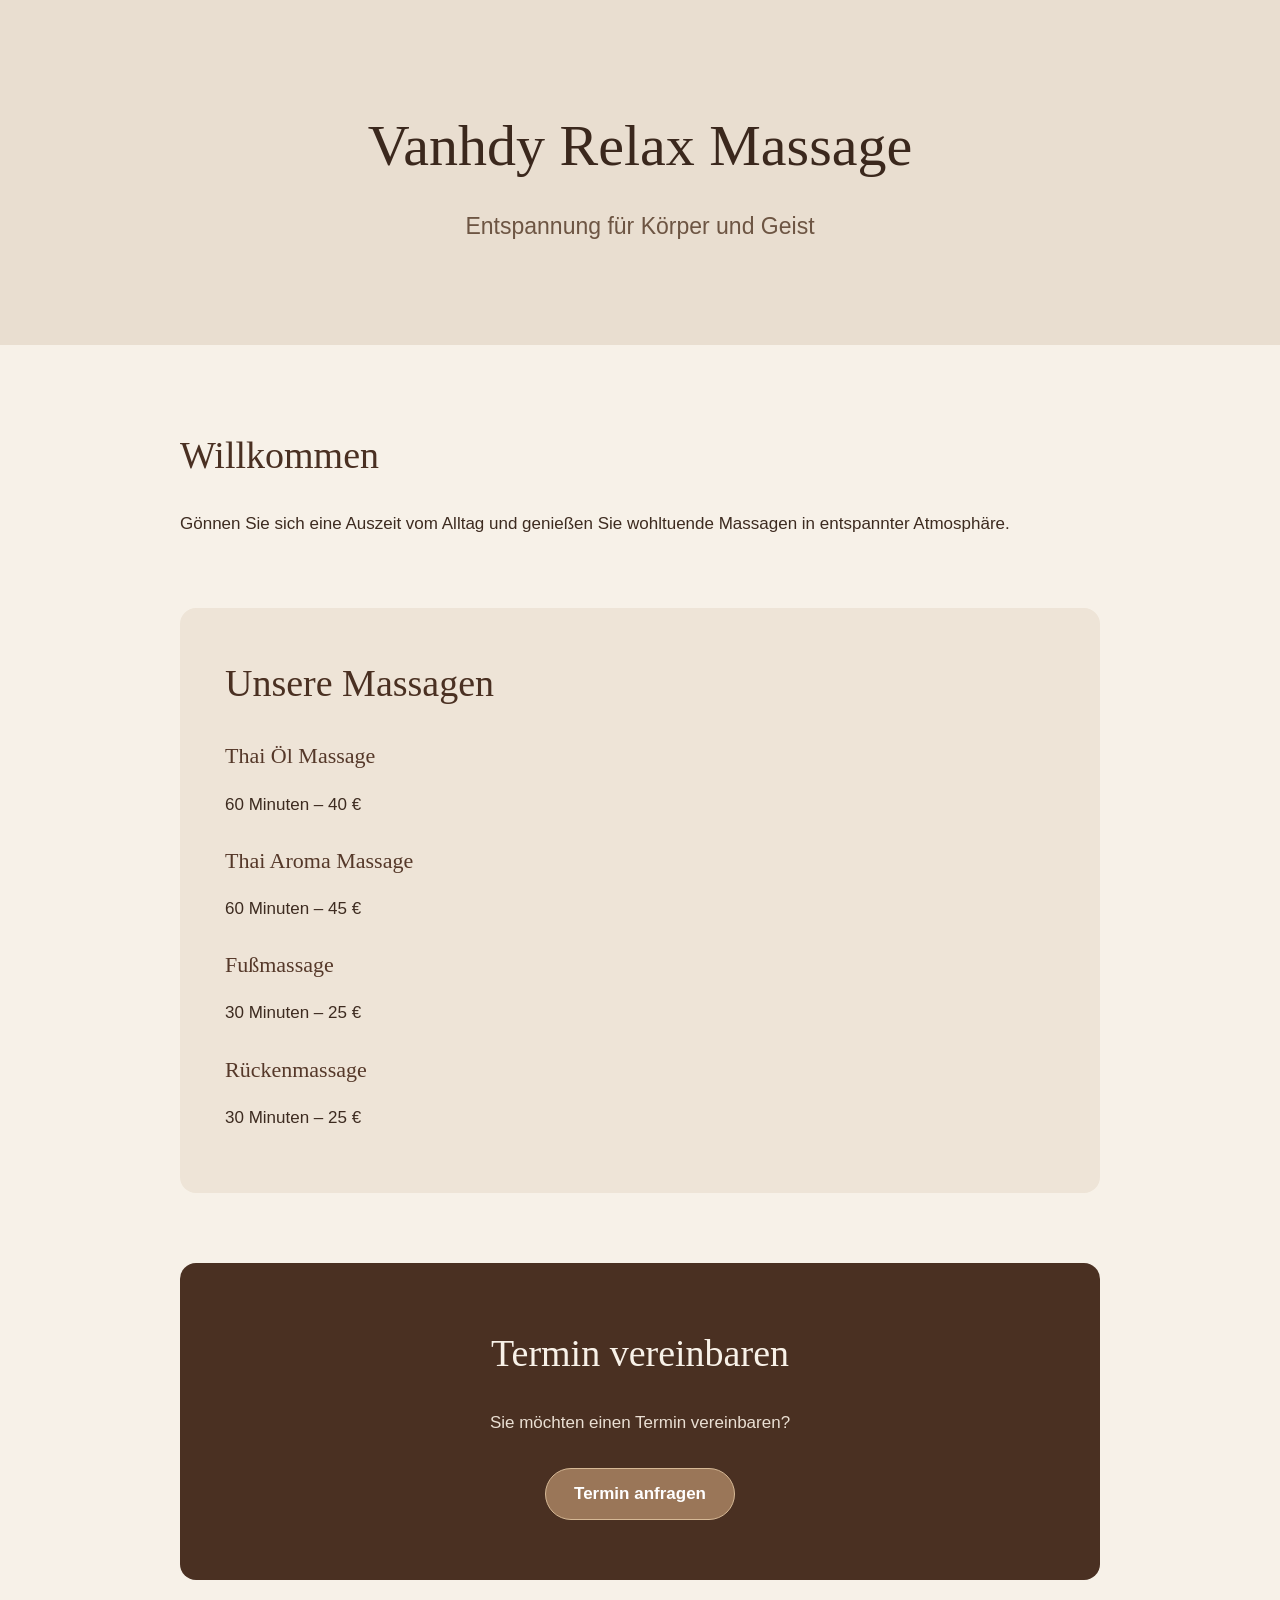
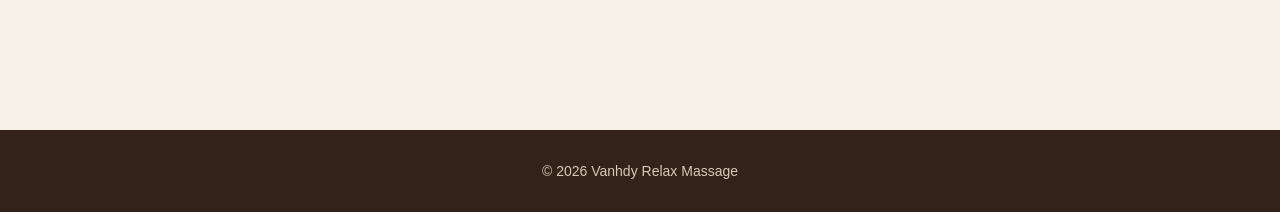
==== index.html @ 1d6cab4c "Erste Version der Massage-Website" ====
<!DOCTYPE html>
<html lang="de">
<head>
    <meta charset="UTF-8">
    <meta name="viewport" content="width=device-width, initial-scale=1.0">
    <title>Vanhdy Relax Massage</title>
    <link rel="stylesheet" href="styles.css">
</head>

<body>

    <header>
        <h1>Vanhdy Relax Massage</h1>
        <p>Entspannung für Körper und Geist</p>
    </header>

    <main>

        <section>
            <h2>Willkommen</h2>
            <p>
                Gönnen Sie sich eine Auszeit vom Alltag und genießen Sie
                wohltuende Massagen in entspannter Atmosphäre.
            </p>
        </section>

        <section>
            <h2>Unsere Massagen</h2>

            <h3>Thai Öl Massage</h3>
            <p>60 Minuten – 40 €</p>

            <h3>Thai Aroma Massage</h3>
            <p>60 Minuten – 45 €</p>

            <h3>Fußmassage</h3>
            <p>30 Minuten – 25 €</p>

            <h3>Rückenmassage</h3>
            <p>30 Minuten – 25 €</p>
        </section>

        <section>
            <h2>Termin vereinbaren</h2>
            <p>Sie möchten einen Termin vereinbaren?</p>
            <button>Termin anfragen</button>
        </section>

    </main>

    <footer>
        <p>© 2026 Vanhdy Relax Massage</p>
    </footer>

</body>
</html>
---- styles.css ----
/* =========================================
   Vanhdy Relax Massage
   Grundlegendes Design
   ========================================= */

* {
    box-sizing: border-box;
}

html {
    scroll-behavior: smooth;
}

body {
    margin: 0;
    font-family: Arial, sans-serif;
    background-color: #f7f1e8;
    color: #3d2b20;
    line-height: 1.6;
}


/* =========================================
   HEADER / HERO
   ========================================= */

header {
    background-color: #e9ded0;
    text-align: center;
    padding: 70px 20px;
}

header h1 {
    margin: 0 0 15px;
    font-family: Georgia, serif;
    font-size: 42px;
    font-weight: 500;
    color: #3b281d;
}

header p {
    margin: 0;
    font-size: 20px;
    color: #6d5543;
}


/* =========================================
   HAUPTBEREICH
   ========================================= */

main {
    width: 100%;
    max-width: 1000px;
    margin: 0 auto;
    padding: 50px 20px;
}

section {
    margin-bottom: 70px;
}


/* =========================================
   ÜBERSCHRIFTEN
   ========================================= */

h2 {
    margin: 0 0 25px;
    font-family: Georgia, serif;
    font-size: 32px;
    font-weight: 500;
    color: #4a3022;
}

h3 {
    margin: 30px 0 5px;
    font-family: Georgia, serif;
    font-size: 22px;
    font-weight: 500;
    color: #553829;
}

p {
    font-size: 17px;
}


/* =========================================
   MASSAGE-ANGEBOTE
   ========================================= */

section:nth-child(2) {
    background-color: #eee4d7;
    padding: 30px 25px;
    border-radius: 16px;
}

section:nth-child(2) h3 {
    margin-top: 25px;
}

section:nth-child(2) h3:first-of-type {
    margin-top: 0;
}


/* =========================================
   TERMIN-BEREICH
   ========================================= */

section:nth-child(3) {
    text-align: center;
    background-color: #4a3022;
    color: #f8f1e8;
    padding: 45px 25px;
    border-radius: 16px;
}

section:nth-child(3) h2 {
    color: #f8f1e8;
}

section:nth-child(3) p {
    color: #eadfd3;
}


/* =========================================
   BUTTON
   ========================================= */

button {
    margin-top: 15px;
    padding: 15px 28px;

    border: 1px solid #d6b895;
    border-radius: 30px;

    background-color: #9a7658;
    color: white;

    font-size: 17px;
    font-weight: 600;

    cursor: pointer;

    transition: all 0.2s ease;
}

button:hover {
    background-color: #b18b68;
    transform: translateY(-2px);
}

button:active {
    transform: translateY(0);
}


/* =========================================
   FOOTER
   ========================================= */

footer {
    padding: 30px 20px;
    background-color: #332219;
    color: #d9c8b8;
    text-align: center;
}

footer p {
    margin: 0;
    font-size: 14px;
}


/* =========================================
   GRÖSSERE BILDSCHIRME
   ========================================= */

@media (min-width: 768px) {

    header {
        padding: 100px 40px;
    }

    header h1 {
        font-size: 58px;
    }

    header p {
        font-size: 23px;
    }

    main {
        padding: 80px 40px;
    }

    h2 {
        font-size: 38px;
    }

    section:nth-child(2) {
        padding: 45px;
    }

    section:nth-child(3) {
        padding: 60px 45px;
    }
}
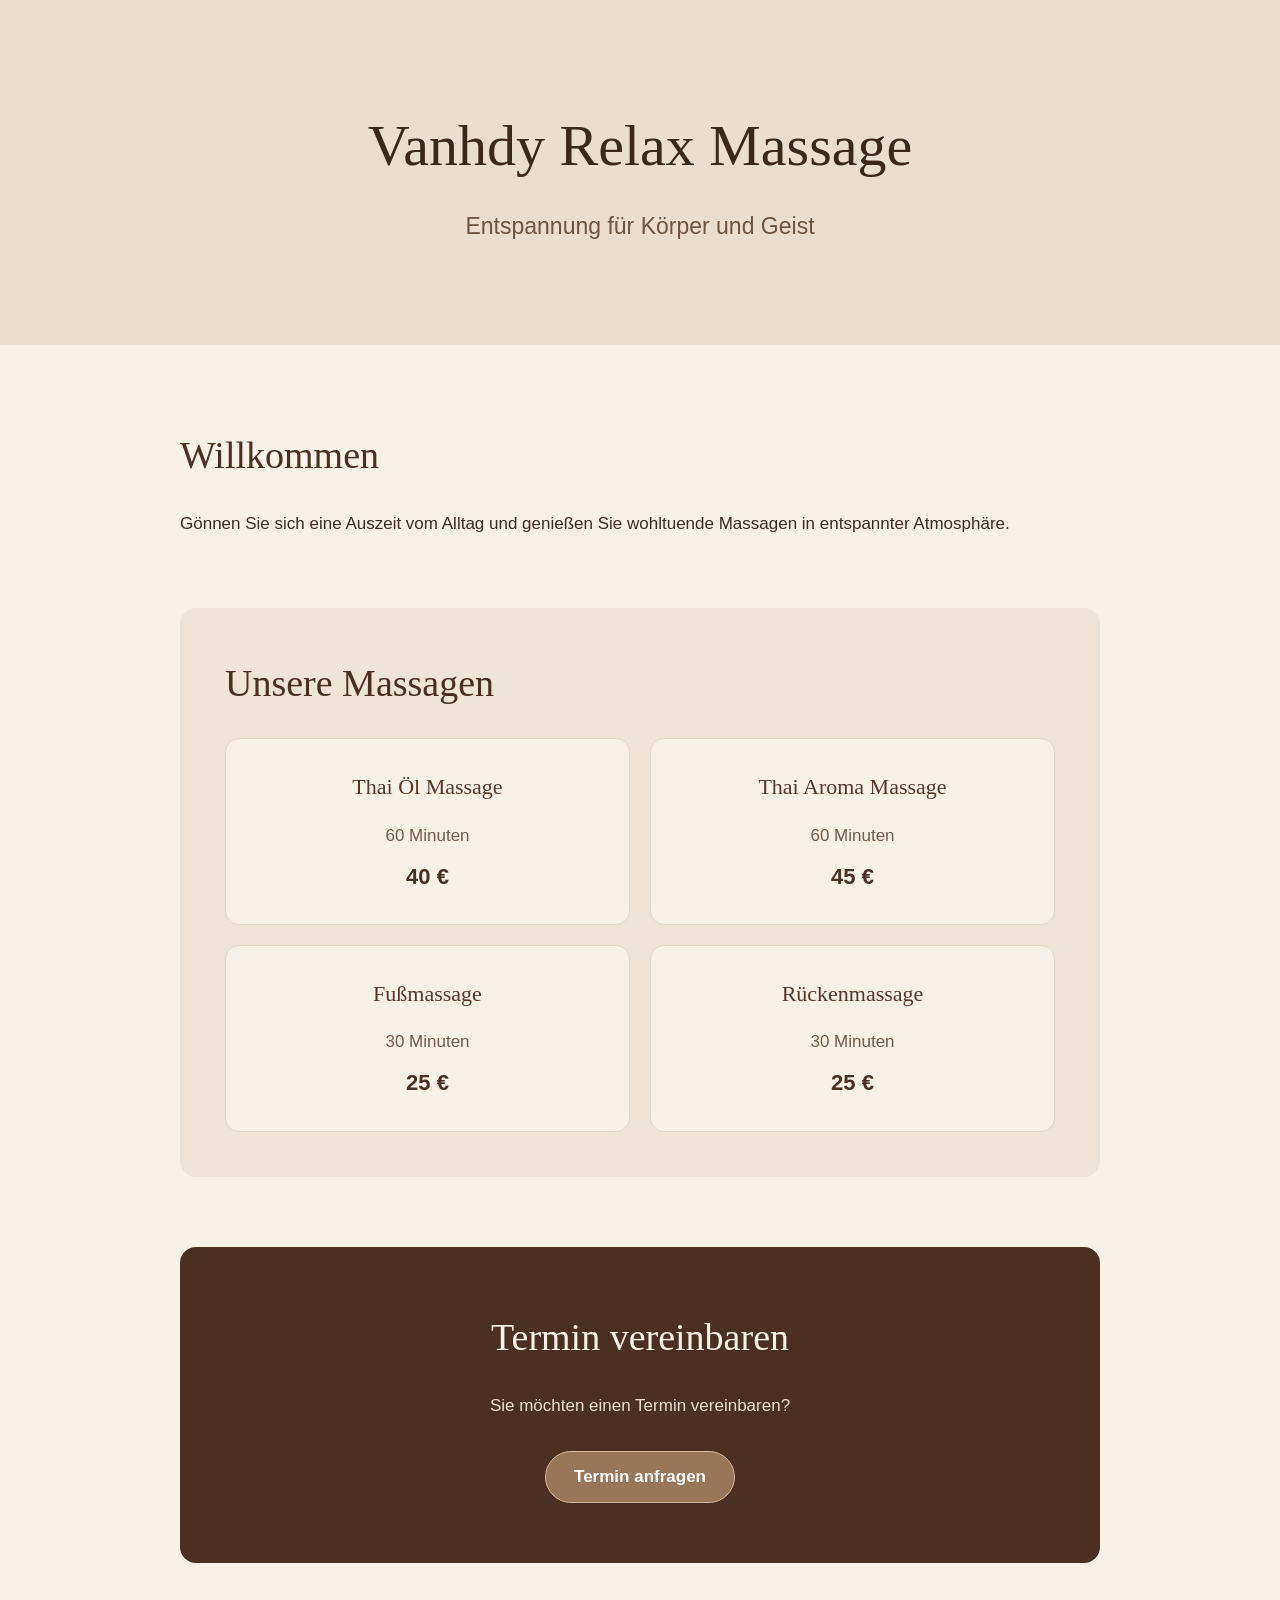
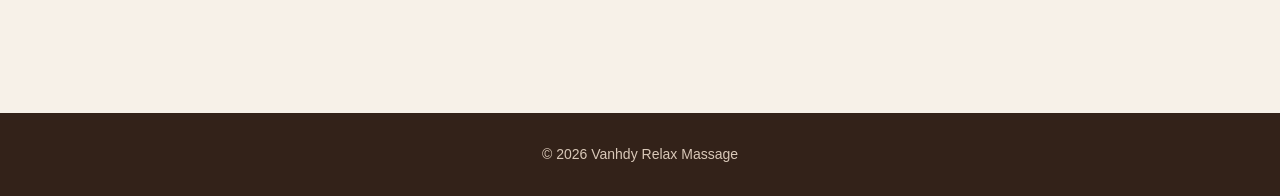
==== commit 49c13def: "Modernes responsive Design hinzugefügt" ====
--- a/index.html
+++ b/index.html
@@ -24,21 +24,37 @@
             </p>
         </section>
 
-        <section>
-            <h2>Unsere Massagen</h2>
+        <section class="services">
+    <h2>Unsere Massagen</h2>
 
+    <div class="service-grid">
+
+        <div class="service-card">
             <h3>Thai Öl Massage</h3>
-            <p>60 Minuten – 40 €</p>
+            <p>60 Minuten</p>
+            <strong>40 €</strong>
+        </div>
 
+        <div class="service-card">
             <h3>Thai Aroma Massage</h3>
-            <p>60 Minuten – 45 €</p>
+            <p>60 Minuten</p>
+            <strong>45 €</strong>
+        </div>
 
+        <div class="service-card">
             <h3>Fußmassage</h3>
-            <p>30 Minuten – 25 €</p>
+            <p>30 Minuten</p>
+            <strong>25 €</strong>
+        </div>
 
+        <div class="service-card">
             <h3>Rückenmassage</h3>
-            <p>30 Minuten – 25 €</p>
-        </section>
+            <p>30 Minuten</p>
+            <strong>25 €</strong>
+        </div>
+
+    </div>
+</section>
 
         <section>
             <h2>Termin vereinbaren</h2>
--- a/styles.css
+++ b/styles.css
@@ -208,4 +208,38 @@
     section:nth-child(3) {
         padding: 60px 45px;
     }
+    
+}/* Massage-Angebote */
+
+.service-grid {
+    display: grid;
+    grid-template-columns: 1fr;
+    gap: 20px;
+}
+
+.service-card {
+    background-color: #f8f1e8;
+    padding: 30px 20px;
+    border-radius: 14px;
+    text-align: center;
+    border: 1px solid #e3d5c5;
+}
+
+.service-card h3 {
+    margin-top: 0;
+}
+
+.service-card p {
+    margin-bottom: 10px;
+    color: #735c49;
+}
+
+.service-card strong {
+    font-size: 22px;
+    color: #4a3022;
+}
+@media (min-width: 768px) {
+    .service-grid {
+        grid-template-columns: repeat(2, 1fr);
+    }
 }
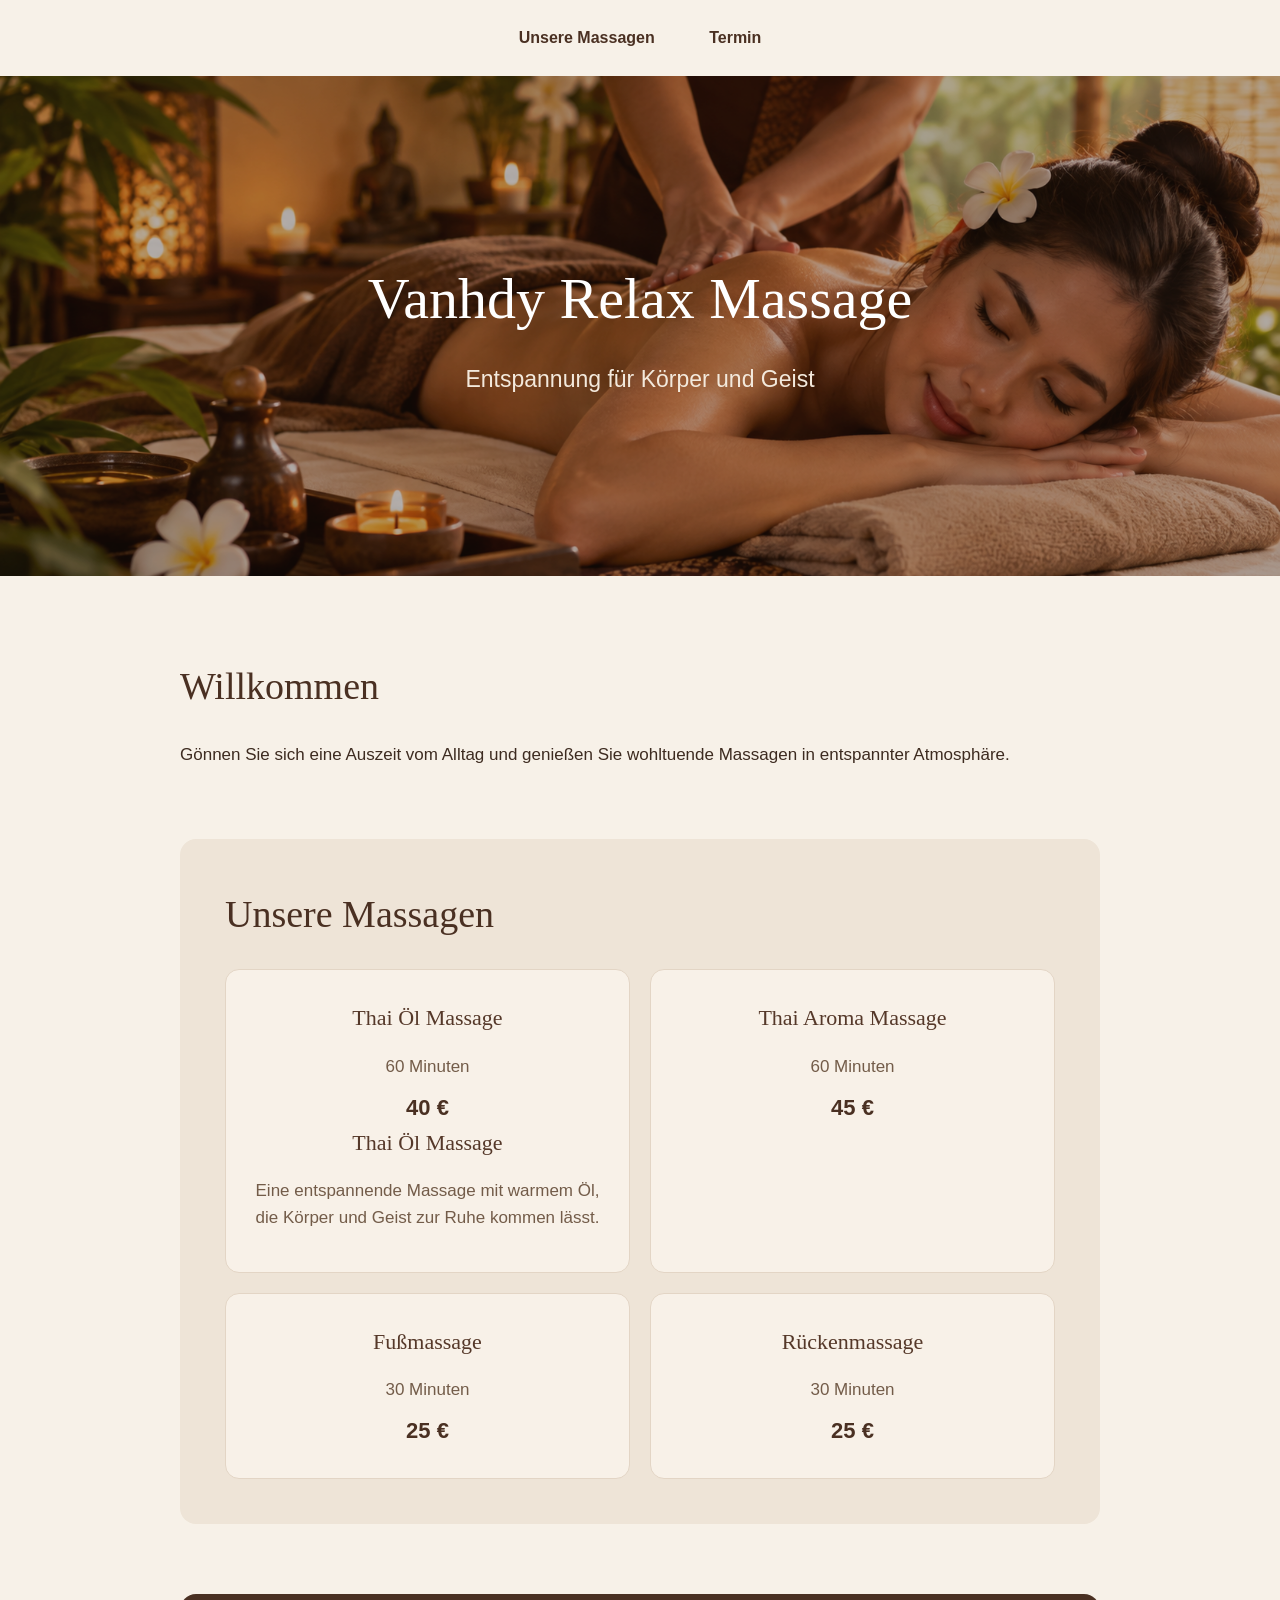
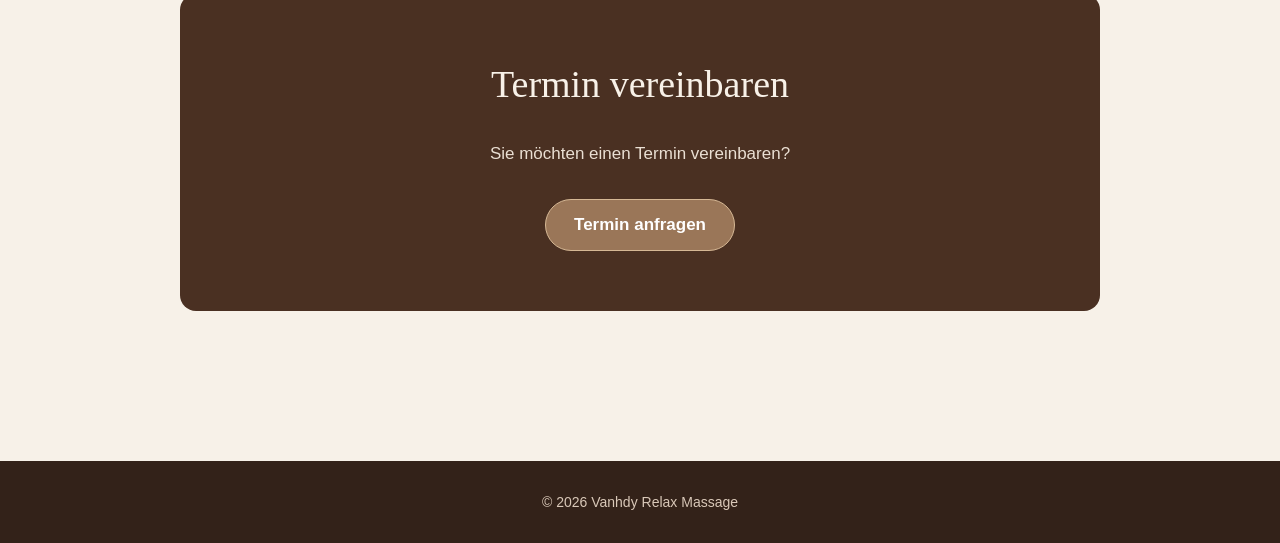
==== commit b5be0da1: "Massagekarten vorbereitet" ====
--- a/index.html
+++ b/index.html
@@ -9,9 +9,19 @@
 
 <body>
 
-    <header>
-        <h1>Vanhdy Relax Massage</h1>
-        <p>Entspannung für Körper und Geist</p>
+    <nav>
+    <a href="#massagen">Unsere Massagen</a>
+    <a href="#termin">Termin</a>
+    </nav>
+
+    <header class="hero">
+        <img src="headerpicture.jpg" alt="Entspannende Massage">
+
+
+        <div class="hero-content">
+            <h1>Vanhdy Relax Massage</h1>
+            <p>Entspannung für Körper und Geist</p>
+        </div>
     </header>
 
     <main>
@@ -24,16 +34,26 @@
             </p>
         </section>
 
-        <section class="services">
-    <h2>Unsere Massagen</h2>
+    <section class="services" id="massagen">    
+        <h2>Unsere Massagen</h2>
 
     <div class="service-grid">
 
         <div class="service-card">
-            <h3>Thai Öl Massage</h3>
-            <p>60 Minuten</p>
-            <strong>40 €</strong>
-        </div>
+    <div class="service-front">
+        <h3>Thai Öl Massage</h3>
+        <p>60 Minuten</p>
+        <strong>40 €</strong>
+    </div>
+
+    <div class="service-back">
+        <h3>Thai Öl Massage</h3>
+        <p>
+            Eine entspannende Massage mit warmem Öl,
+            die Körper und Geist zur Ruhe kommen lässt.
+        </p>
+    </div>
+</div>
 
         <div class="service-card">
             <h3>Thai Aroma Massage</h3>
@@ -56,7 +76,7 @@
     </div>
 </section>
 
-        <section>
+        <section id="termin">
             <h2>Termin vereinbaren</h2>
             <p>Sie möchten einen Termin vereinbaren?</p>
             <button>Termin anfragen</button>
--- a/styles.css
+++ b/styles.css
@@ -19,15 +19,69 @@
     line-height: 1.6;
 }
 
-
+/* =========================================
+   NAVIGATION   
+   ========================================= */
+
+nav {
+    text-align: center;
+    padding: 15px 20px;
+    background-color: #f7f1e8;
+}
+
+nav a {
+    display: inline-block;
+    margin: 0 10px;
+    padding: 10px 15px;
+    
+    color: #4a3022;
+    text-decoration: none;
+    font-weight: 600;
+}
+
+nav a:hover {
+    color: #9a7658;
+}
 /* =========================================
    HEADER / HERO
    ========================================= */
 
-header {
-    background-color: #e9ded0;
-    text-align: center;
-    padding: 70px 20px;
+.hero {
+    position: relative;
+    min-height: 500px;
+
+    display: flex;
+    align-items: center;
+    justify-content: center;
+
+    text-align: center;
+    padding: 60px 20px;
+
+    overflow: hidden;
+}
+
+.hero > img {
+    position: absolute;
+    inset: 0;
+
+    width: 100%;
+    height: 100%;
+
+    object-fit: cover;
+}
+.hero::after {
+    content: "";
+    position: absolute;
+    inset: 0;
+
+    background: rgba(40, 25, 15, 0.35);
+}
+
+.hero-content {
+    position: relative;
+    z-index: 1;
+
+    max-width: 700px;
 }
 
 header h1 {
@@ -35,13 +89,13 @@
     font-family: Georgia, serif;
     font-size: 42px;
     font-weight: 500;
-    color: #3b281d;
+    color: #ffffff;
 }
 
 header p {
     margin: 0;
     font-size: 20px;
-    color: #6d5543;
+    color: #f3e9dc;
 }
 
 
@@ -181,7 +235,7 @@
 
 @media (min-width: 768px) {
 
-    header {
+    .hero {
         padding: 100px 40px;
     }
 
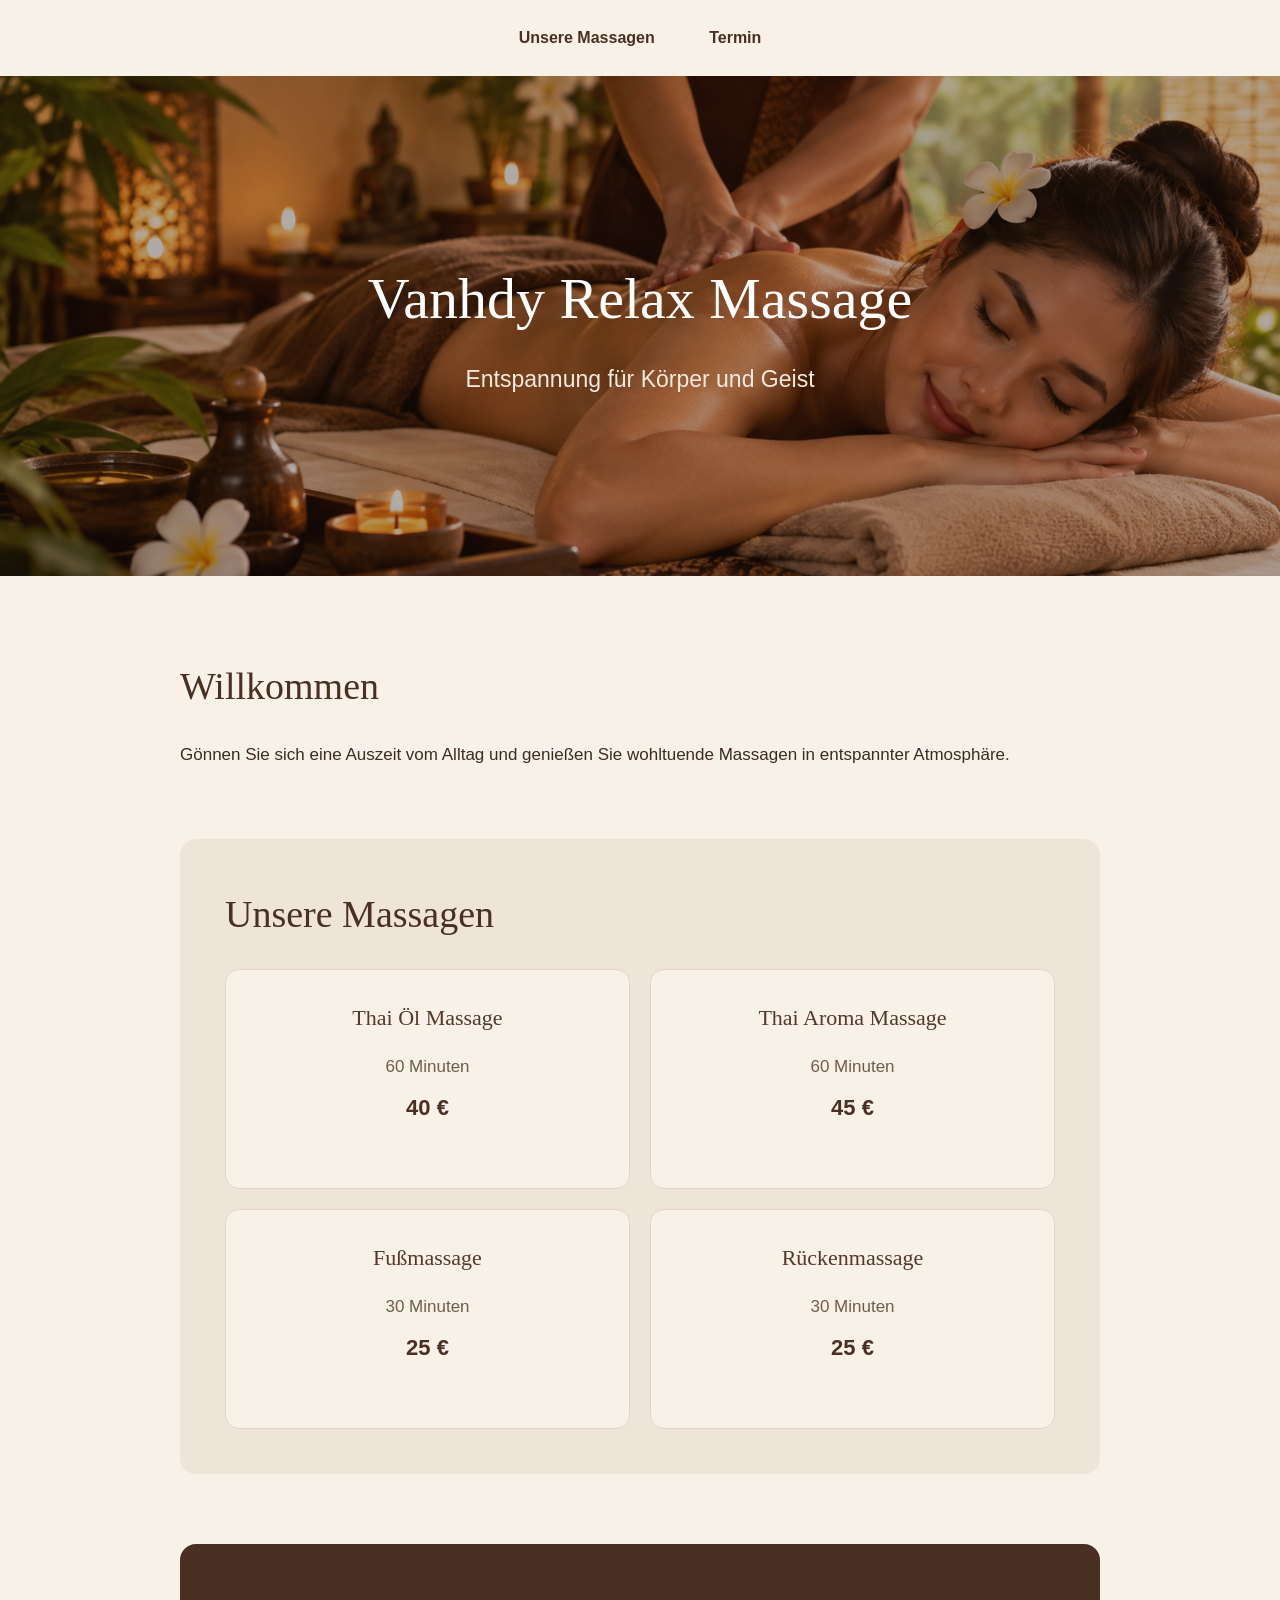
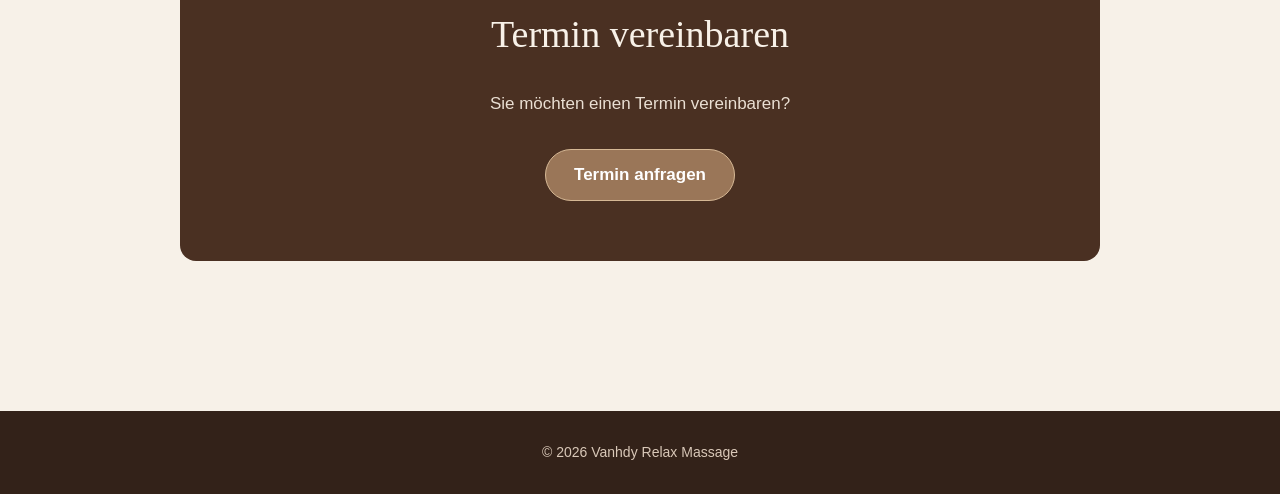
==== commit 82722152: "Flip-Karten für Massageangebote hinzugefügt" ====
--- a/index.html
+++ b/index.html
@@ -37,43 +37,84 @@
     <section class="services" id="massagen">    
         <h2>Unsere Massagen</h2>
 
-    <div class="service-grid">
+ <div class="service-grid">
 
-        <div class="service-card">
-    <div class="service-front">
-        <h3>Thai Öl Massage</h3>
-        <p>60 Minuten</p>
-        <strong>40 €</strong>
+    <div class="service-card">
+        <div class="service-inner">
+        <div class="service-front">
+            <h3>Thai Öl Massage</h3>
+            <p>60 Minuten</p>
+            <strong>40 €</strong>
+        </div>
+
+        <div class="service-back">
+            <h3>Thai Öl Massage</h3>
+            <p>
+                Eine entspannende Massage mit warmem Öl,
+                die Körper und Geist zur Ruhe kommen lässt.
+            </p>
+        </div>
+        </div>
     </div>
 
-    <div class="service-back">
-        <h3>Thai Öl Massage</h3>
-        <p>
-            Eine entspannende Massage mit warmem Öl,
-            die Körper und Geist zur Ruhe kommen lässt.
-        </p>
-    </div>
-</div>
 
-        <div class="service-card">
+    <div class="service-card">
+        <div class="service-inner">
+        <div class="service-front">
             <h3>Thai Aroma Massage</h3>
             <p>60 Minuten</p>
             <strong>45 €</strong>
         </div>
 
-        <div class="service-card">
+        <div class="service-back">
+            <h3>Thai Aroma Massage</h3>
+            <p>
+                Eine wohltuende Massage mit aromatischen Ölen
+                für tiefe Entspannung und ein angenehmes Wohlgefühl.
+            </p>
+        </div>
+        </div>
+    </div>
+
+
+    <div class="service-card">
+        <div class="service-inner">
+        <div class="service-front">
             <h3>Fußmassage</h3>
             <p>30 Minuten</p>
             <strong>25 €</strong>
         </div>
 
-        <div class="service-card">
+        <div class="service-back">
+            <h3>Fußmassage</h3>
+            <p>
+                Eine entspannende Fußmassage zur wohltuenden
+                Lockerung und Erholung der Füße.
+            </p>
+        </div>
+        </div>
+    </div>
+
+
+    <div class="service-card">
+        <div class="service-inner">
+        <div class="service-front">
             <h3>Rückenmassage</h3>
             <p>30 Minuten</p>
             <strong>25 €</strong>
         </div>
 
+        <div class="service-back">
+            <h3>Rückenmassage</h3>
+            <p>
+                Eine wohltuende Massage zur Entspannung
+                und Lockerung des Rückens.
+            </p>
+        </div>
+        </div>
     </div>
+
+</div>
 </section>
 
         <section id="termin">
--- a/styles.css
+++ b/styles.css
@@ -19,8 +19,9 @@
     line-height: 1.6;
 }
 
-/* =========================================
-   NAVIGATION   
+
+/* =========================================
+   NAVIGATION
    ========================================= */
 
 nav {
@@ -33,7 +34,7 @@
     display: inline-block;
     margin: 0 10px;
     padding: 10px 15px;
-    
+
     color: #4a3022;
     text-decoration: none;
     font-weight: 600;
@@ -42,6 +43,8 @@
 nav a:hover {
     color: #9a7658;
 }
+
+
 /* =========================================
    HEADER / HERO
    ========================================= */
@@ -69,6 +72,7 @@
 
     object-fit: cover;
 }
+
 .hero::after {
     content: "";
     position: absolute;
@@ -158,6 +162,76 @@
     margin-top: 0;
 }
 
+.service-grid {
+    display: grid;
+    grid-template-columns: 1fr;
+    gap: 20px;
+}
+
+
+/* =========================================
+   FLIP-KARTEN
+   ========================================= */
+
+.service-card {
+    height: 220px;
+    perspective: 1000px;
+}
+
+.service-inner {
+    position: relative;
+    width: 100%;
+    height: 100%;
+
+    transition: transform 0.6s ease;
+    transform-style: preserve-3d;
+}
+
+.service-front,
+.service-back {
+    position: absolute;
+    inset: 0;
+
+    background-color: #f8f1e8;
+    padding: 30px 20px;
+
+    border-radius: 14px;
+    border: 1px solid #e3d5c5;
+
+    text-align: center;
+
+    backface-visibility: hidden;
+}
+
+.service-front h3,
+.service-back h3 {
+    margin-top: 0;
+}
+
+.service-front p,
+.service-back p {
+    margin-bottom: 10px;
+    color: #735c49;
+}
+
+.service-front strong {
+    font-size: 22px;
+    color: #4a3022;
+}
+
+.service-back {
+    transform: rotateY(180deg);
+}
+
+
+/* =========================================
+   FLIP BEIM HOVER
+   ========================================= */
+
+.service-card:hover .service-inner {
+    transform: rotateY(180deg);
+}
+
 
 /* =========================================
    TERMIN-BEREICH
@@ -262,37 +336,7 @@
     section:nth-child(3) {
         padding: 60px 45px;
     }
-    
-}/* Massage-Angebote */
-
-.service-grid {
-    display: grid;
-    grid-template-columns: 1fr;
-    gap: 20px;
-}
-
-.service-card {
-    background-color: #f8f1e8;
-    padding: 30px 20px;
-    border-radius: 14px;
-    text-align: center;
-    border: 1px solid #e3d5c5;
-}
-
-.service-card h3 {
-    margin-top: 0;
-}
-
-.service-card p {
-    margin-bottom: 10px;
-    color: #735c49;
-}
-
-.service-card strong {
-    font-size: 22px;
-    color: #4a3022;
-}
-@media (min-width: 768px) {
+
     .service-grid {
         grid-template-columns: repeat(2, 1fr);
     }
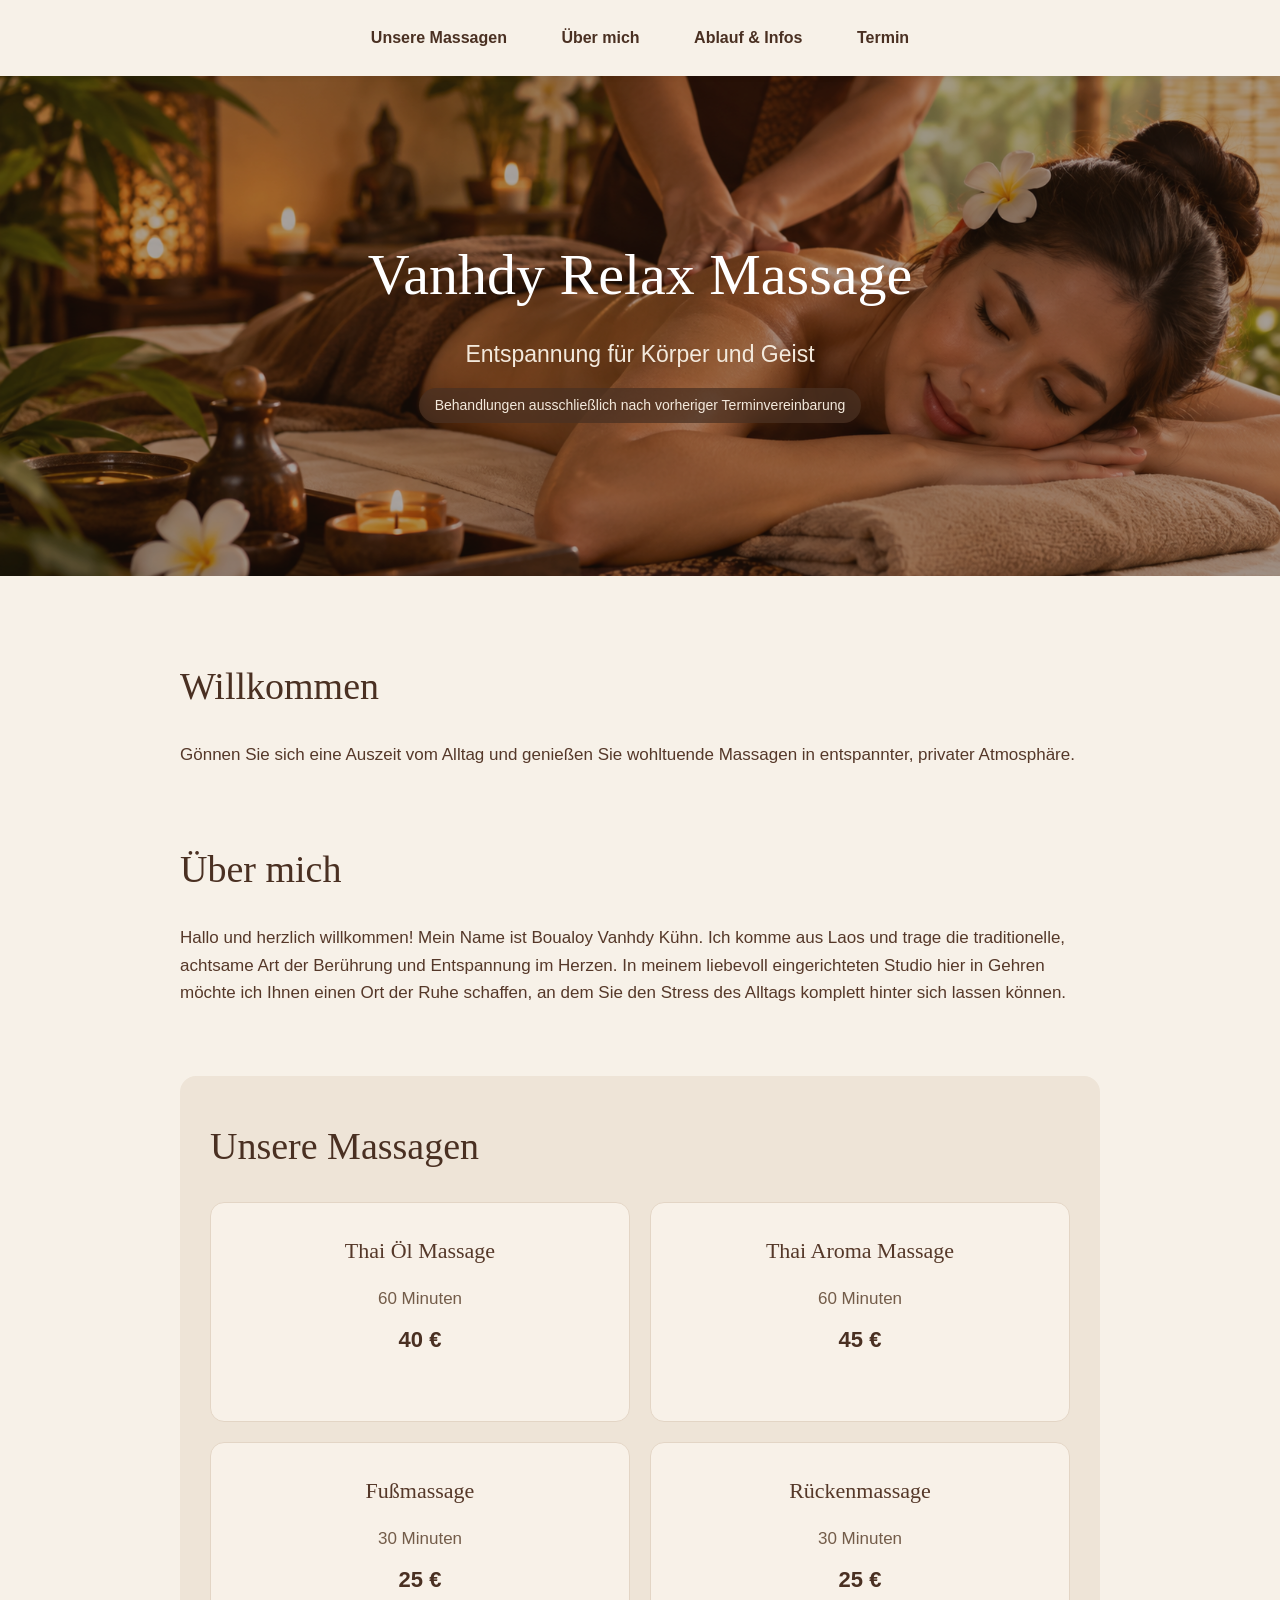
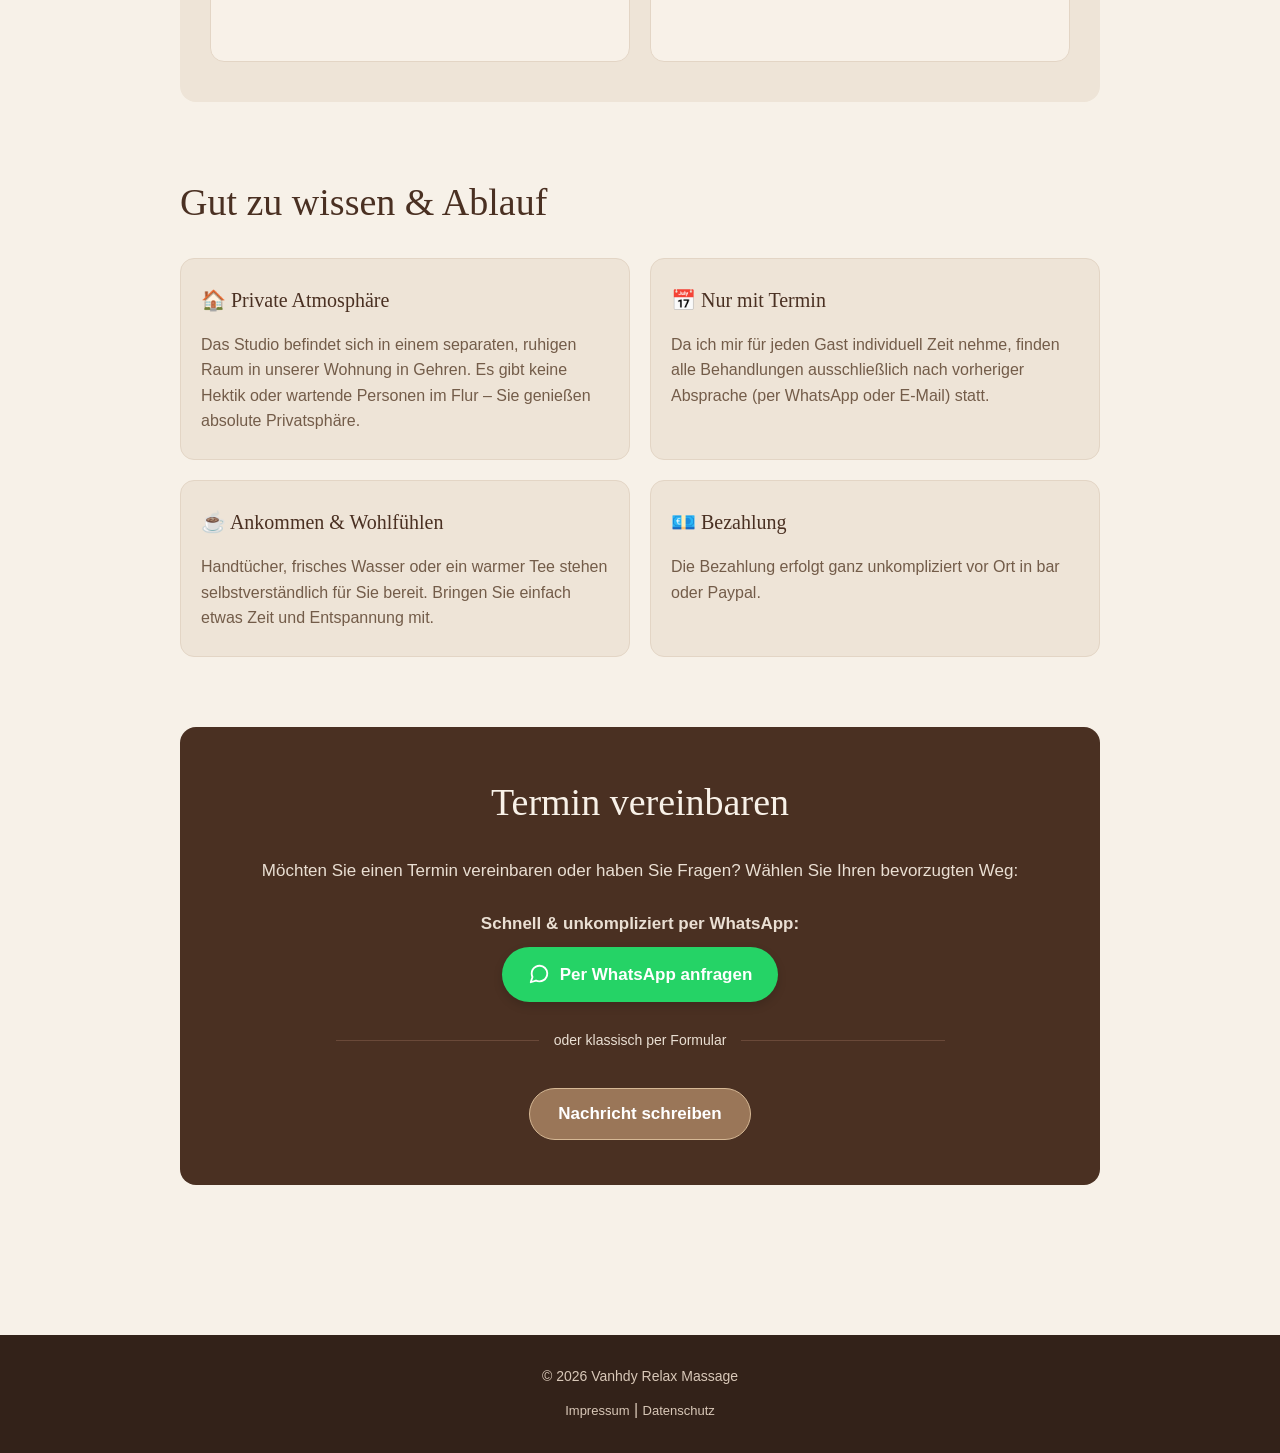
==== commit 7571f5e8: "Überarbeitung mit Gemini Datenschutz Kontaktformular Impressum" ====
--- a/index.html
+++ b/index.html
@@ -5,22 +5,25 @@
     <meta name="viewport" content="width=device-width, initial-scale=1.0">
     <title>Vanhdy Relax Massage</title>
     <link rel="stylesheet" href="styles.css">
+    <script src="script.js" defer></script>
 </head>
 
 <body>
 
     <nav>
-    <a href="#massagen">Unsere Massagen</a>
-    <a href="#termin">Termin</a>
+        <a href="#massagen">Unsere Massagen</a>
+        <a href="#ueber-mich">Über mich</a>
+        <a href="#ablauf">Ablauf & Infos</a>
+        <a href="#termin">Termin</a>
     </nav>
 
     <header class="hero">
         <img src="headerpicture.jpg" alt="Entspannende Massage">
-
 
         <div class="hero-content">
             <h1>Vanhdy Relax Massage</h1>
             <p>Entspannung für Körper und Geist</p>
+            <span class="hero-subhint">Behandlungen ausschließlich nach vorheriger Terminvereinbarung</span>
         </div>
     </header>
 
@@ -30,103 +33,190 @@
             <h2>Willkommen</h2>
             <p>
                 Gönnen Sie sich eine Auszeit vom Alltag und genießen Sie
-                wohltuende Massagen in entspannter Atmosphäre.
+                wohltuende Massagen in entspannter, privater Atmosphäre.
             </p>
         </section>
 
-    <section class="services" id="massagen">    
-        <h2>Unsere Massagen</h2>
-
- <div class="service-grid">
-
-    <div class="service-card">
-        <div class="service-inner">
-        <div class="service-front">
-            <h3>Thai Öl Massage</h3>
-            <p>60 Minuten</p>
-            <strong>40 €</strong>
-        </div>
-
-        <div class="service-back">
-            <h3>Thai Öl Massage</h3>
+        <!-- ÜBER MICH SEKTION -->
+        <section id="ueber-mich">
+            <h2>Über mich</h2>
             <p>
-                Eine entspannende Massage mit warmem Öl,
-                die Körper und Geist zur Ruhe kommen lässt.
+                Hallo und herzlich willkommen! Mein Name ist Boualoy Vanhdy Kühn. 
+                Ich komme aus Laos und trage die traditionelle, achtsame Art der Berührung und Entspannung im Herzen. 
+                In meinem liebevoll eingerichteten Studio hier in Gehren möchte ich Ihnen einen Ort der Ruhe schaffen, 
+                an dem Sie den Stress des Alltags komplett hinter sich lassen können.
             </p>
-        </div>
-        </div>
-    </div>
-
-
-    <div class="service-card">
-        <div class="service-inner">
-        <div class="service-front">
-            <h3>Thai Aroma Massage</h3>
-            <p>60 Minuten</p>
-            <strong>45 €</strong>
-        </div>
-
-        <div class="service-back">
-            <h3>Thai Aroma Massage</h3>
-            <p>
-                Eine wohltuende Massage mit aromatischen Ölen
-                für tiefe Entspannung und ein angenehmes Wohlgefühl.
-            </p>
-        </div>
-        </div>
-    </div>
-
-
-    <div class="service-card">
-        <div class="service-inner">
-        <div class="service-front">
-            <h3>Fußmassage</h3>
-            <p>30 Minuten</p>
-            <strong>25 €</strong>
-        </div>
-
-        <div class="service-back">
-            <h3>Fußmassage</h3>
-            <p>
-                Eine entspannende Fußmassage zur wohltuenden
-                Lockerung und Erholung der Füße.
-            </p>
-        </div>
-        </div>
-    </div>
-
-
-    <div class="service-card">
-        <div class="service-inner">
-        <div class="service-front">
-            <h3>Rückenmassage</h3>
-            <p>30 Minuten</p>
-            <strong>25 €</strong>
-        </div>
-
-        <div class="service-back">
-            <h3>Rückenmassage</h3>
-            <p>
-                Eine wohltuende Massage zur Entspannung
-                und Lockerung des Rückens.
-            </p>
-        </div>
-        </div>
-    </div>
-
-</div>
-</section>
+        </section>
+
+        <section class="services" id="massagen">    
+            <h2>Unsere Massagen</h2>
+
+            <div class="service-grid">
+
+                <div class="service-card">
+                    <div class="service-inner">
+                        <div class="service-front">
+                            <h3>Thai Öl Massage</h3>
+                            <p>60 Minuten</p>
+                            <strong>40 €</strong>
+                            <span class="tap-hint">Antippen für Details</span>
+                        </div>
+                        <div class="service-back">
+                            <h3>Thai Öl Massage</h3>
+                            <p>
+                                Eine entspannende Massage mit warmem Öl,
+                                die Körper und Geist zur Ruhe kommen lässt.
+                            </p>
+                        </div>
+                    </div>
+                </div>
+
+                <div class="service-card">
+                    <div class="service-inner">
+                        <div class="service-front">
+                            <h3>Thai Aroma Massage</h3>
+                            <p>60 Minuten</p>
+                            <strong>45 €</strong>
+                            <span class="tap-hint">Antippen für Details</span>
+                        </div>
+                        <div class="service-back">
+                            <h3>Thai Aroma Massage</h3>
+                            <p>
+                                Eine wohltuende Massage mit aromatischen Ölen
+                                für tiefe Entspannung und ein angenehmes Wohlgefühl.
+                            </p>
+                        </div>
+                    </div>
+                </div>
+
+                <div class="service-card">
+                    <div class="service-inner">
+                        <div class="service-front">
+                            <h3>Fußmassage</h3>
+                            <p>30 Minuten</p>
+                            <strong>25 €</strong>
+                            <span class="tap-hint">Antippen für Details</span>
+                        </div>
+                        <div class="service-back">
+                            <h3>Fußmassage</h3>
+                            <p>
+                                Eine entspannende Fußmassage zur wohltuenden
+                                Lockerung und Erholung der Füße.
+                            </p>
+                        </div>
+                    </div>
+                </div>
+
+                <div class="service-card">
+                    <div class="service-inner">
+                        <div class="service-front">
+                            <h3>Rückenmassage</h3>
+                            <p>30 Minuten</p>
+                            <strong>25 €</strong>
+                            <span class="tap-hint">Antippen für Details</span>
+                        </div>
+                        <div class="service-back">
+                            <h3>Rückenmassage</h3>
+                            <p>
+                                Eine wohltuende Massage zur Entspannung
+                                und Lockerung des Rückens.
+                            </p>
+                        </div>
+                    </div>
+                </div>
+
+            </div>
+        </section>
+
+        <!-- ABLAUF & FAQ SEKTION -->
+        <section id="ablauf" class="info-section">
+            <h2>Gut zu wissen & Ablauf</h2>
+            
+            <div class="info-grid">
+                <div class="info-card">
+                    <h3>🏠 Private Atmosphäre</h3>
+                    <p>Das Studio befindet sich in einem separaten, ruhigen Raum in unserer Wohnung in Gehren. Es gibt keine Hektik oder wartende Personen im Flur – Sie genießen absolute Privatsphäre.</p>
+                </div>
+                <div class="info-card">
+                    <h3>📅 Nur mit Termin</h3>
+                    <p>Da ich mir für jeden Gast individuell Zeit nehme, finden alle Behandlungen ausschließlich nach vorheriger Absprache (per WhatsApp oder E-Mail) statt.</p>
+                </div>
+                <div class="info-card">
+                    <h3>☕ Ankommen & Wohlfühlen</h3>
+                    <p>Handtücher, frisches Wasser oder ein warmer Tee stehen selbstverständlich für Sie bereit. Bringen Sie einfach etwas Zeit und Entspannung mit.</p>
+                </div>
+                <div class="info-card">
+                    <h3>💶 Bezahlung</h3>
+                    <p>Die Bezahlung erfolgt ganz unkompliziert vor Ort in bar oder Paypal.</p>
+                </div>
+            </div>
+        </section>
 
         <section id="termin">
             <h2>Termin vereinbaren</h2>
-            <p>Sie möchten einen Termin vereinbaren?</p>
-            <button>Termin anfragen</button>
+            <p>Möchten Sie einen Termin vereinbaren oder haben Sie Fragen? Wählen Sie Ihren bevorzugten Weg:</p>
+            
+            <div class="whatsapp-box">
+                <p><strong>Schnell & unkompliziert per WhatsApp:</strong></p>
+                <!-- Ersetze hier deine echte Handynummer (z.B. 49151...) -->
+                <a href="https://wa.me/4915112345678?text=Hallo,%20ich%20würde%20gerne%20einen%20Termin%20für%20eine%20Massage%20anfragen." 
+                   class="btn-whatsapp" target="_blank" rel="noopener noreferrer">
+                    <svg class="whatsapp-icon" viewBox="0 0 24 24" width="22" height="22" stroke="currentColor" stroke-width="2" fill="none" stroke-linecap="round" stroke-linejoin="round"><path d="M21 11.5a8.38 8.38 0 0 1-.9 3.8 8.5 8.5 0 0 1-7.6 4.7 8.38 8.38 0 0 1-3.8-.9L3 21l1.9-5.7a8.38 8.38 0 0 1-.9-3.8 8.5 8.5 0 0 1 4.7-7.6 8.38 8.38 0 0 1 3.8-.9h.5a8.48 8.48 0 0 1 8 8v.5z"></path></svg>
+                    Per WhatsApp anfragen
+                </a>
+            </div>
+
+            <div class="or-divider">
+                <span>oder klassisch per Formular</span>
+            </div>
+
+            <button id="toggle-form-btn">Nachricht schreiben</button>
+
+            <form id="contact-form" class="hidden-form" action="https://formspree.io/f/xvkgyvqz" method="POST">
+                <input type="hidden" name="_redirect" value="false" />
+
+                <div class="form-group">
+                    <label for="name">Ihr Name</label>
+                    <input type="text" id="name" name="name" required placeholder="z. B. Maria Schmidt">
+                </div>
+
+                <div class="form-group">
+                    <label for="contact">Telefonnummer oder E-Mail</label>
+                    <input type="text" id="contact" name="contact" required placeholder="z. B. 0151 / E-Mail-Adresse">
+                </div>
+
+                <div class="form-group">
+                    <label for="service">Gewünschte Massage</label>
+                    <select id="service" name="service">
+                        <option value="Thai Öl Massage">Thai Öl Massage (60 Min - 40 €)</option>
+                        <option value="Thai Aroma Massage">Thai Aroma Massage (60 Min - 45 €)</option>
+                        <option value="Fußmassage">Fußmassage (30 Min - 25 €)</option>
+                        <option value="Rückenmassage">Rückenmassage (30 Min - 25 €)</option>
+                        <option value="Sonstiges / Frage">Sonstiges / Allgemeine Frage</option>
+                    </select>
+                </div>
+
+                <div class="form-group">
+                    <label for="message">Ihre Nachricht / Wunschtermin</label>
+                    <textarea id="message" name="message" rows="4" placeholder="Wunschdatum, Uhrzeit oder Fragen..."></textarea>
+                </div>
+
+                <button type="submit" class="submit-btn" id="submit-btn-text">Nachricht absenden</button>
+                
+                <div id="form-success-message" style="display: none; margin-top: 15px; color: #a3d9a5; text-align: center; font-weight: 600;">
+                    Vielen Dank! Ihre Nachricht wurde erfolgreich gesendet. Wir melden uns schnellstmöglich bei Ihnen.
+                </div>
+            </form>
         </section>
 
     </main>
 
     <footer>
         <p>© 2026 Vanhdy Relax Massage</p>
+        <div class="footer-links">
+            <a href="impressum.html">Impressum</a> | 
+            <a href="datenschutz.html">Datenschutz</a>
+        </div>
     </footer>
 
 </body>
--- a/styles.css
+++ b/styles.css
@@ -1,6 +1,5 @@
 /* =========================================
-   Vanhdy Relax Massage
-   Grundlegendes Design
+   Vanhdy Relax Massage - Hauptdesign
    ========================================= */
 
 * {
@@ -28,13 +27,16 @@
     text-align: center;
     padding: 15px 20px;
     background-color: #f7f1e8;
+    position: sticky;
+    top: 0;
+    z-index: 1000;
+    box-shadow: 0 2px 5px rgba(0,0,0,0.05);
 }
 
 nav a {
     display: inline-block;
     margin: 0 10px;
     padding: 10px 15px;
-
     color: #4a3022;
     text-decoration: none;
     font-weight: 600;
@@ -52,24 +54,19 @@
 .hero {
     position: relative;
     min-height: 500px;
-
     display: flex;
     align-items: center;
     justify-content: center;
-
     text-align: center;
     padding: 60px 20px;
-
     overflow: hidden;
 }
 
 .hero > img {
     position: absolute;
     inset: 0;
-
     width: 100%;
     height: 100%;
-
     object-fit: cover;
 }
 
@@ -77,14 +74,12 @@
     content: "";
     position: absolute;
     inset: 0;
-
-    background: rgba(40, 25, 15, 0.35);
+    background: rgba(40, 25, 15, 0.4);
 }
 
 .hero-content {
     position: relative;
     z-index: 1;
-
     max-width: 700px;
 }
 
@@ -97,14 +92,23 @@
 }
 
 header p {
-    margin: 0;
+    margin: 0 0 15px;
     font-size: 20px;
     color: #f3e9dc;
 }
 
-
-/* =========================================
-   HAUPTBEREICH
+.hero-subhint {
+    display: inline-block;
+    font-size: 14px;
+    color: #f3e9dc;
+    background-color: rgba(74, 48, 34, 0.75);
+    padding: 6px 16px;
+    border-radius: 20px;
+}
+
+
+/* =========================================
+   HAUPTBEREICH & SEKTIONEN
    ========================================= */
 
 main {
@@ -117,11 +121,6 @@
 section {
     margin-bottom: 70px;
 }
-
-
-/* =========================================
-   ÜBERSCHRIFTEN
-   ========================================= */
 
 h2 {
     margin: 0 0 25px;
@@ -141,25 +140,23 @@
 
 p {
     font-size: 17px;
-}
-
-
-/* =========================================
-   MASSAGE-ANGEBOTE
-   ========================================= */
-
-section:nth-child(2) {
+    color: #553829;
+}
+
+
+/* =========================================
+   MASSAGE-ANGEBOTE (Heller Kasten)
+   ========================================= */
+
+section.services {
     background-color: #eee4d7;
-    padding: 30px 25px;
+    padding: 40px 30px;
     border-radius: 16px;
 }
 
-section:nth-child(2) h3 {
-    margin-top: 25px;
-}
-
-section:nth-child(2) h3:first-of-type {
-    margin-top: 0;
+section.services h2 {
+    text-align: left;
+    margin-bottom: 25px;
 }
 
 .service-grid {
@@ -182,7 +179,6 @@
     position: relative;
     width: 100%;
     height: 100%;
-
     transition: transform 0.6s ease;
     transform-style: preserve-3d;
 }
@@ -191,15 +187,11 @@
 .service-back {
     position: absolute;
     inset: 0;
-
     background-color: #f8f1e8;
     padding: 30px 20px;
-
     border-radius: 14px;
     border: 1px solid #e3d5c5;
-
-    text-align: center;
-
+    text-align: center;
     backface-visibility: hidden;
 }
 
@@ -223,10 +215,9 @@
     transform: rotateY(180deg);
 }
 
-
-/* =========================================
-   FLIP BEIM HOVER
-   ========================================= */
+.tap-hint {
+    display: none;
+}
 
 .service-card:hover .service-inner {
     transform: rotateY(180deg);
@@ -234,10 +225,41 @@
 
 
 /* =========================================
-   TERMIN-BEREICH
-   ========================================= */
-
-section:nth-child(3) {
+   INFO-KARTEN (Gut zu wissen & Ablauf)
+   ========================================= */
+
+.info-grid {
+    display: grid;
+    grid-template-columns: 1fr;
+    gap: 20px;
+    margin-top: 25px;
+}
+
+.info-card {
+    background-color: #eee4d7;
+    padding: 25px 20px;
+    border-radius: 14px;
+    border: 1px solid #e3d5c5;
+}
+
+.info-card h3 {
+    margin-top: 0;
+    font-size: 20px;
+    color: #4a3022;
+}
+
+.info-card p {
+    margin-bottom: 0;
+    color: #735c49;
+    font-size: 16px;
+}
+
+
+/* =========================================
+   TERMIN-BEREICH (Dunkler Kasten)
+   ========================================= */
+
+section#termin {
     text-align: center;
     background-color: #4a3022;
     color: #f8f1e8;
@@ -245,34 +267,134 @@
     border-radius: 16px;
 }
 
-section:nth-child(3) h2 {
+section#termin h2 {
     color: #f8f1e8;
-}
-
-section:nth-child(3) p {
+    text-align: center;
+}
+
+section#termin p {
     color: #eadfd3;
 }
 
-
-/* =========================================
-   BUTTON
-   ========================================= */
-
+/* WhatsApp Box */
+.whatsapp-box {
+    margin: 25px 0;
+}
+
+.whatsapp-box p {
+    margin: 0 0 10px 0;
+    color: #f8f1e8;
+}
+
+.btn-whatsapp {
+    display: inline-flex;
+    align-items: center;
+    justify-content: center;
+    gap: 10px;
+    padding: 14px 26px;
+    background-color: #25d366;
+    color: white;
+    text-decoration: none;
+    border-radius: 30px;
+    font-size: 17px;
+    font-weight: 600;
+    transition: all 0.2s ease;
+    box-shadow: 0 4px 10px rgba(0, 0, 0, 0.15);
+}
+
+.btn-whatsapp:hover {
+    background-color: #20ba5a;
+    transform: translateY(-2px);
+    color: white;
+}
+
+/* Trenner */
+.or-divider {
+    margin: 25px 0 20px 0;
+    position: relative;
+    text-align: center;
+}
+
+.or-divider::before {
+    content: "";
+    position: absolute;
+    top: 50%;
+    left: 15%;
+    right: 15%;
+    height: 1px;
+    background-color: #6a4939;
+}
+
+.or-divider span {
+    position: relative;
+    background-color: #4a3022;
+    padding: 0 15px;
+    font-size: 14px;
+    color: #eadfd3;
+}
+
+/* Formular im Termin-Bereich */
+.hidden-form {
+    max-height: 0;
+    overflow: hidden;
+    opacity: 0;
+    transition: max-height 0.5s ease, opacity 0.4s ease, margin-top 0.4s ease;
+    text-align: left;
+    margin-top: 0;
+}
+
+.hidden-form.open {
+    max-height: 800px;
+    opacity: 1;
+    margin-top: 30px;
+    background-color: #3d271c;
+    padding: 25px;
+    border-radius: 12px;
+}
+
+.form-group {
+    margin-bottom: 18px;
+}
+
+.form-group label {
+    display: block;
+    margin-bottom: 6px;
+    font-size: 14px;
+    color: #f3e9dc;
+}
+
+.form-group input,
+.form-group select,
+.form-group textarea {
+    width: 100%;
+    padding: 12px;
+    border: 1px solid #6a4939;
+    border-radius: 8px;
+    background-color: #4a3022;
+    color: #fff;
+    font-size: 16px;
+    font-family: inherit;
+}
+
+.form-group input:focus,
+.form-group select:focus,
+.form-group textarea:focus {
+    outline: none;
+    border-color: #9a7658;
+    background-color: #553829;
+}
+
+/* Buttons */
 button {
     margin-top: 15px;
     padding: 15px 28px;
-
     border: 1px solid #d6b895;
     border-radius: 30px;
-
     background-color: #9a7658;
     color: white;
-
     font-size: 17px;
     font-weight: 600;
-
     cursor: pointer;
-
     transition: all 0.2s ease;
 }
 
@@ -281,8 +403,10 @@
     transform: translateY(-2px);
 }
 
-button:active {
-    transform: translateY(0);
+.submit-btn {
+    width: 100%;
+    margin-top: 10px;
+    background-color: #9a7658;
 }
 
 
@@ -300,15 +424,30 @@
 footer p {
     margin: 0;
     font-size: 14px;
-}
-
-
-/* =========================================
-   GRÖSSERE BILDSCHIRME
+    color: #d9c8b8;
+}
+
+.footer-links {
+    margin-top: 10px;
+}
+
+.footer-links a {
+    color: #d9c8b8;
+    text-decoration: none;
+    font-size: 13px;
+}
+
+.footer-links a:hover {
+    color: #ffffff;
+    text-decoration: underline;
+}
+
+
+/* =========================================
+   RESPONSIVES DESIGN (Bildschirme ab 768px)
    ========================================= */
 
 @media (min-width: 768px) {
-
     .hero {
         padding: 100px 40px;
     }
@@ -329,15 +468,24 @@
         font-size: 38px;
     }
 
-    section:nth-child(2) {
-        padding: 45px;
-    }
-
-    section:nth-child(3) {
-        padding: 60px 45px;
-    }
-
-    .service-grid {
+    .service-grid,
+    .info-grid {
         grid-template-columns: repeat(2, 1fr);
     }
+}
+
+@media (hover: none) and (pointer: coarse) {
+    .tap-hint {
+        display: block;
+        margin-top: 15px;
+        font-size: 13px;
+        color: #9a7658;
+    }
+}
+
+@media (max-width: 767px) {
+    .hero {
+        min-height: 350px;
+        padding: 40px 20px;
+    }
 }
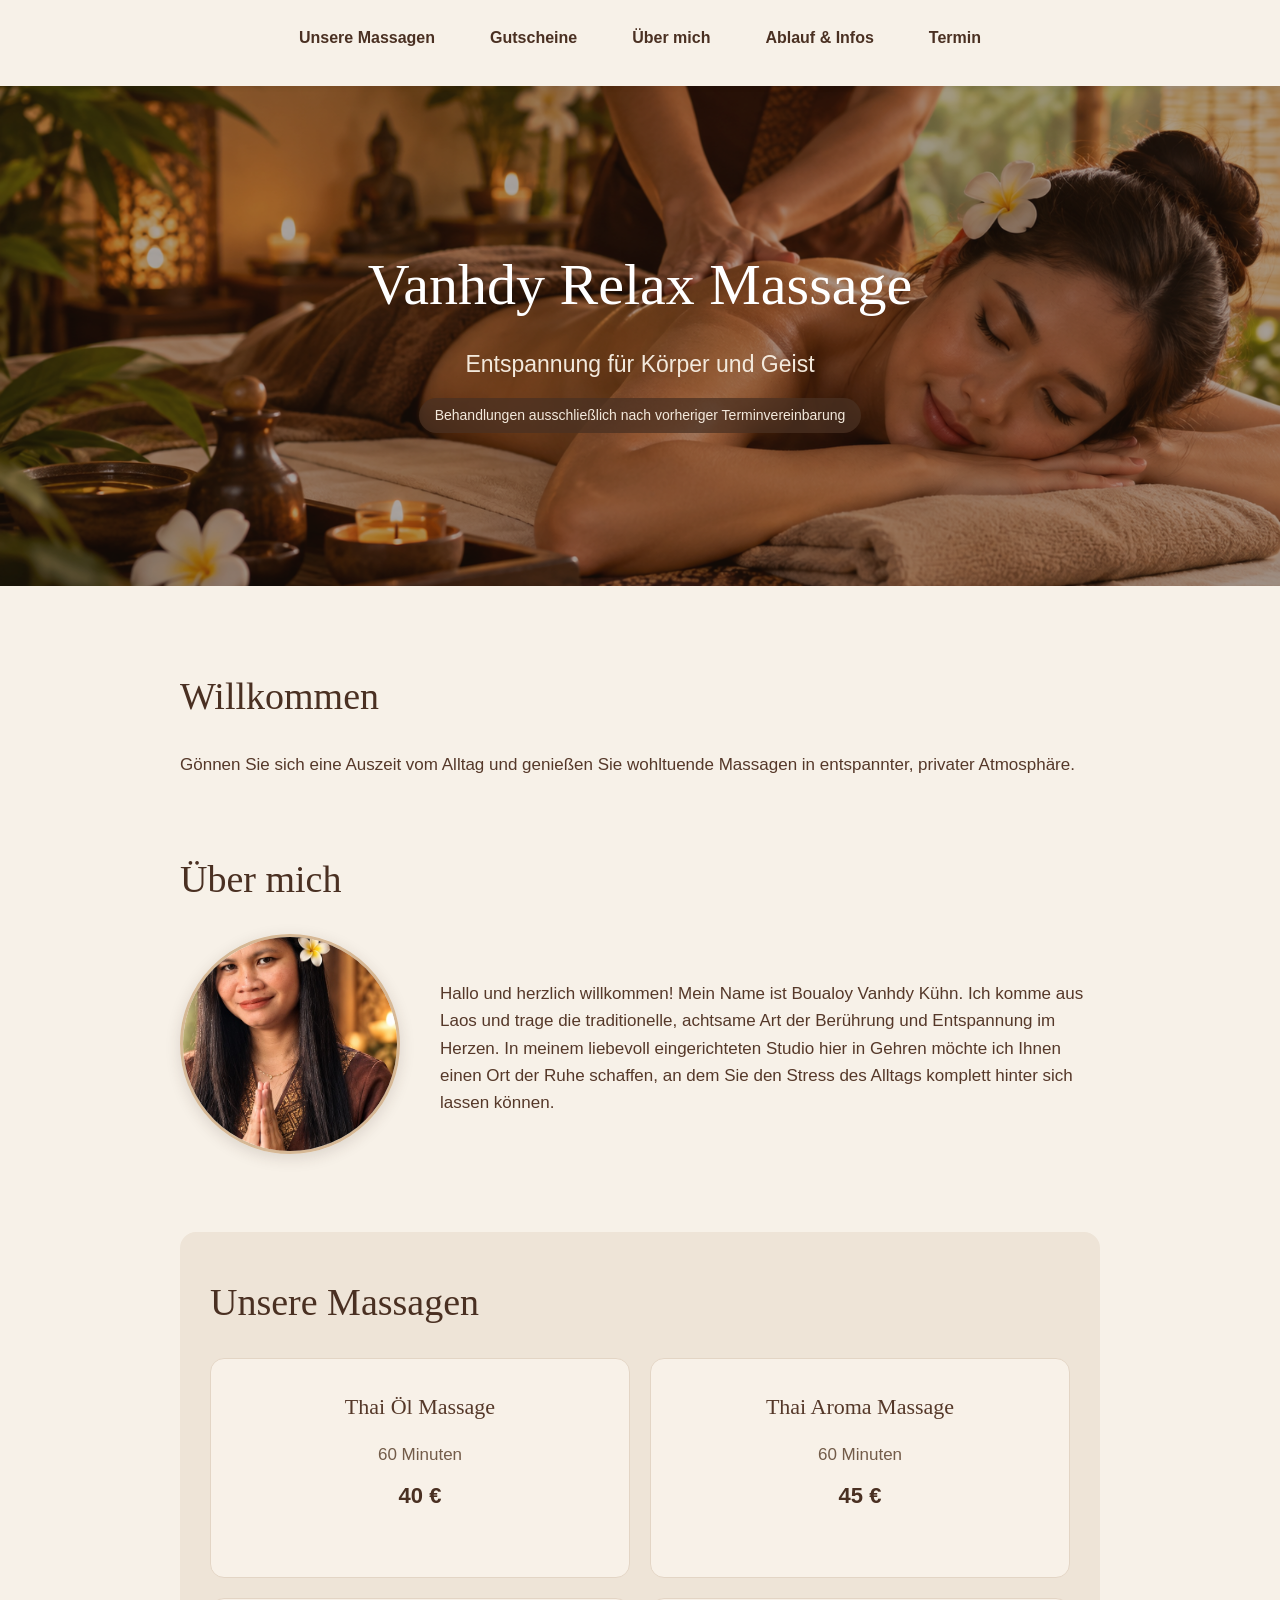
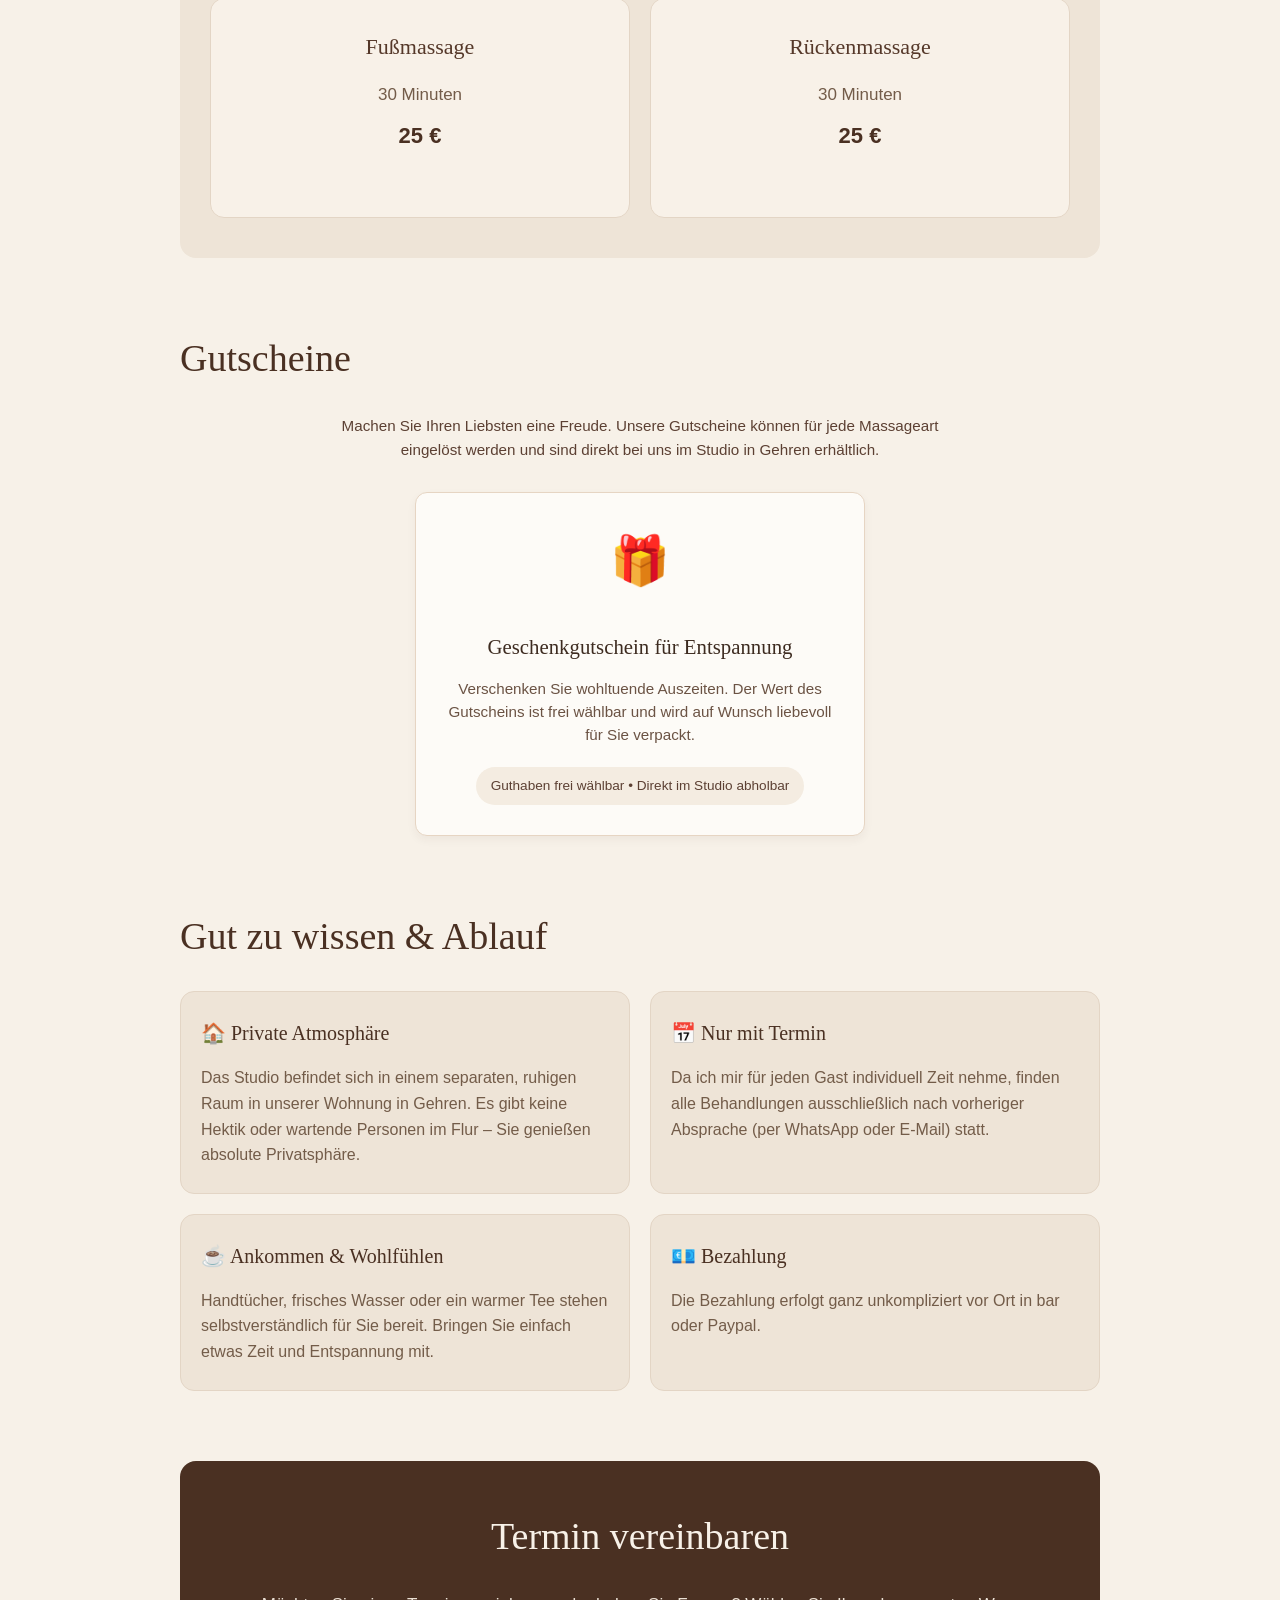
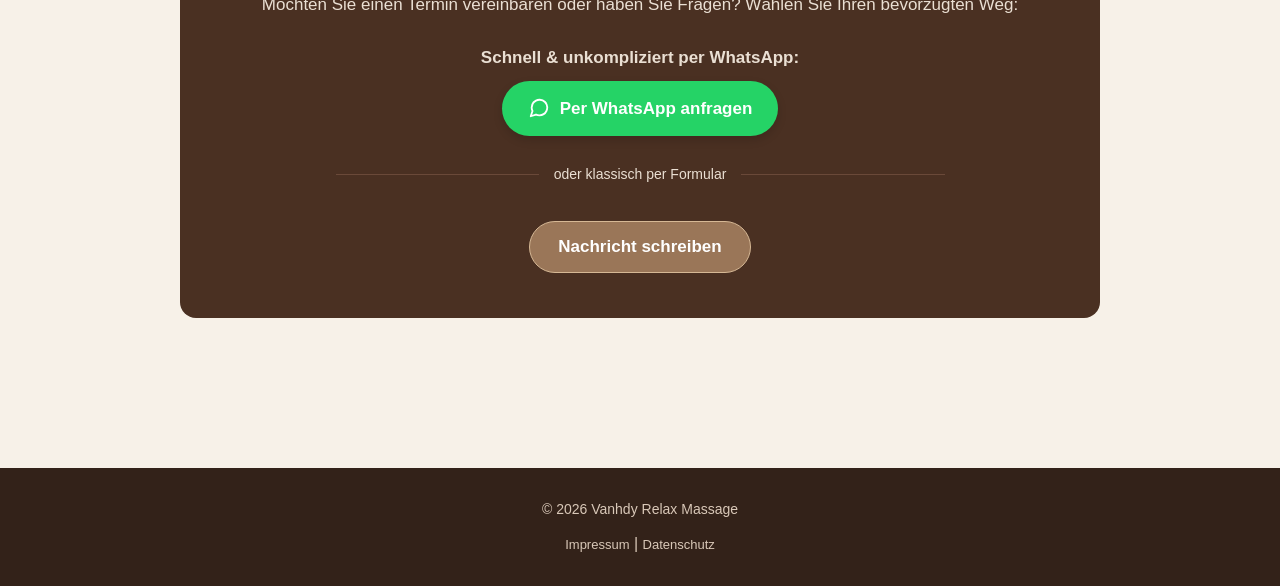
==== commit 01d31dc5: "Überarbeitung mit Gemini Burgermenü & Gutscheine" ====
--- a/index.html
+++ b/index.html
@@ -3,7 +3,52 @@
 <head>
     <meta charset="UTF-8">
     <meta name="viewport" content="width=device-width, initial-scale=1.0">
-    <title>Vanhdy Relax Massage</title>
+    <!-- Lokale strukturierte Daten für Google SEO -->
+    <script type="application/ld+json">
+    {
+      "@context": "https://schema.org",
+      "@type": "HealthAndBeautyBusiness",
+      "name": "Vanhdy Relax Massage",
+      "image": "https://DEINE-DOMAIN.de/headerpicture.jpg",
+      "@id": "",
+      "url": "https://DEINE-DOMAIN.de",
+      "telephone": "+4915112345678",
+      "priceRange": "25 € - 45 €",
+      "address": {
+        "@type": "PostalAddress",
+        "streetAddress": "Koenigseer Str. 19",
+        "addressLocality": "Ilmenau",
+        "postalCode": "98694",
+        "addressCountry": "DE"
+      },
+      "geo": {
+        "@type": "GeoCoordinates",
+        "latitude": 50.6358,
+        "longitude": 10.9328
+      },
+      "openingHoursSpecification": {
+        "@type": "OpeningHoursSpecification",
+        "dayOfWeek": [
+          "Monday",
+          "Tuesday",
+          "Wednesday",
+          "Thursday",
+          "Friday",
+          "Saturday"
+        ],
+        "opens": "09:00",
+        "closes": "19:00"
+      },
+      "sameAs": []
+    }
+    </script>
+    
+    <!-- Wichtig für SEO: Titel mit Hauptbegriff und Ort -->
+    <title>Vanhdy Relax Massage | Entspannung in Gehren / Ilmenau</title>
+    
+    <!-- Die Meta-Beschreibung (der Text unter dem Link bei Google) -->
+    <meta name="description" content="Professionelle Thai- und Entspannungsmassagen in Gehren bei Ilmenau. Genießen Sie wohltuende Massagen in privater Atmosphäre. Termin nach Vereinbarung.">
+
     <link rel="stylesheet" href="styles.css">
     <script src="script.js" defer></script>
 </head>
@@ -11,10 +56,22 @@
 <body>
 
     <nav>
-        <a href="#massagen">Unsere Massagen</a>
-        <a href="#ueber-mich">Über mich</a>
-        <a href="#ablauf">Ablauf & Infos</a>
-        <a href="#termin">Termin</a>
+        <div class="nav-container">
+            <div class="nav-brand">Vanhdy Relax Massage</div>
+            <!-- Der Burger-Button für mobile Geräte -->
+            <button class="menu-toggle" aria-label="Menü öffnen">
+                <span></span>
+                <span></span>
+                <span></span>
+            </button>
+        </div>
+        <div class="nav-links">
+            <a href="#massagen">Unsere Massagen</a>
+            <a href="#gutscheine">Gutscheine</a>
+            <a href="#ueber-mich">Über mich</a>
+            <a href="#ablauf">Ablauf & Infos</a>
+            <a href="#termin">Termin</a>
+        </div>
     </nav>
 
     <header class="hero">
@@ -37,15 +94,23 @@
             </p>
         </section>
 
-        <!-- ÜBER MICH SEKTION -->
+       <!-- ÜBER MICH SEKTION -->
         <section id="ueber-mich">
             <h2>Über mich</h2>
-            <p>
-                Hallo und herzlich willkommen! Mein Name ist Boualoy Vanhdy Kühn. 
-                Ich komme aus Laos und trage die traditionelle, achtsame Art der Berührung und Entspannung im Herzen. 
-                In meinem liebevoll eingerichteten Studio hier in Gehren möchte ich Ihnen einen Ort der Ruhe schaffen, 
-                an dem Sie den Stress des Alltags komplett hinter sich lassen können.
-            </p>
+            <div class="about-container">
+                <div class="about-image">
+                    <!-- Ersetze 'ueber-mich.jpg' durch den echten Dateinamen des Bildes deiner Frau -->
+                    <img src="ueber-mich.jpg" alt="Vanhdy - Vanhdy Relax Massage">
+                </div>
+                <div class="about-text">
+                    <p>
+                        Hallo und herzlich willkommen! Mein Name ist Boualoy Vanhdy Kühn. 
+                        Ich komme aus Laos und trage die traditionelle, achtsame Art der Berührung und Entspannung im Herzen. 
+                        In meinem liebevoll eingerichteten Studio hier in Gehren möchte ich Ihnen einen Ort der Ruhe schaffen, 
+                        an dem Sie den Stress des Alltags komplett hinter sich lassen können.
+                    </p>
+                </div>
+            </div>
         </section>
 
         <section class="services" id="massagen">    
@@ -125,6 +190,21 @@
                     </div>
                 </div>
 
+            </div>
+        </section>
+
+       <!-- GUTSCHEINE SEKTION -->
+        <section id="gutscheine">
+            <h2>Gutscheine</h2>
+            <p class="section-intro">Machen Sie Ihren Liebsten eine Freude. Unsere Gutscheine können für jede Massageart eingelöst werden und sind direkt bei uns im Studio in Gehren erhältlich.</p>
+            
+            <div class="voucher-container">
+                <div class="product-card single-card">
+                    <div class="product-icon">🎁</div>
+                    <h3>Geschenkgutschein für Entspannung</h3>
+                    <p class="product-desc">Verschenken Sie wohltuende Auszeiten. Der Wert des Gutscheins ist frei wählbar und wird auf Wunsch liebevoll für Sie verpackt.</p>
+                    <span class="product-note">Guthaben frei wählbar • Direkt im Studio abholbar</span>
+                </div>
             </div>
         </section>
 
@@ -219,5 +299,21 @@
         </div>
     </footer>
 
+    <script>
+    const menuToggle = document.querySelector('.menu-toggle');
+    const navLinks = document.querySelector('.nav-links');
+
+    menuToggle.addEventListener('click', () => {
+        navLinks.classList.toggle('active');
+    });
+
+    // Menü automatisch schließen, wenn man auf einen Menüpunkt klickt
+    document.querySelectorAll('.nav-links a').forEach(link => {
+        link.addEventListener('click', () => {
+            navLinks.classList.remove('active');
+        });
+    });
+</script>
+
 </body>
 </html>
--- a/styles.css
+++ b/styles.css
@@ -18,32 +18,114 @@
     line-height: 1.6;
 }
 
-
-/* =========================================
-   NAVIGATION
+/* Verhindert, dass die feste Leiste die Überschriften verdeckt */
+html {
+    scroll-behavior: smooth; /* Damit es butterweich hinscrollt */
+    scroll-padding-top: 90px; /* Passt sich an die Höhe deiner oberen Leiste an */
+}
+
+/* =========================================
+   NAVIGATION & BURGER-MENÜ
    ========================================= */
 
 nav {
-    text-align: center;
-    padding: 15px 20px;
     background-color: #f7f1e8;
     position: sticky;
     top: 0;
     z-index: 1000;
     box-shadow: 0 2px 5px rgba(0,0,0,0.05);
-}
-
-nav a {
-    display: inline-block;
-    margin: 0 10px;
+    padding: 10px 20px;
+}
+
+/* Container für Logo und Burger-Button (wichtig fürs Handy) */
+.nav-container {
+    display: flex;
+    justify-content: space-between;
+    align-items: center;
+}
+
+.nav-brand {
+    font-weight: bold;
+    color: #4a3022;
+    font-size: 1rem;
+}
+
+/* Burger-Button (Standardmäßig auf dem Handy sichtbar) */
+.menu-toggle {
+    display: flex;
+    flex-direction: column;
+    justify-content: space-between;
+    width: 28px;
+    height: 20px;
+    background: transparent;
+    border: none;
+    cursor: pointer;
+    padding: 0;
+}
+
+.menu-toggle span {
+    width: 100%;
+    height: 3px;
+    background-color: #4a3022;
+    border-radius: 2px;
+    transition: all 0.3s ease;
+}
+
+/* Die Links (mobil standardmäßig eingeklappt) */
+.nav-links {
+    display: none; /* Eingeklappt */
+    flex-direction: column;
+    text-align: center;
+    padding-top: 15px;
+    padding-bottom: 10px;
+    border-top: 1px solid #e8decb;
+    margin-top: 10px;
+}
+
+.nav-links a {
+    display: block;
+    margin: 5px 0;
     padding: 10px 15px;
     color: #4a3022;
     text-decoration: none;
     font-weight: 600;
 }
 
-nav a:hover {
+.nav-links a:hover {
     color: #9a7658;
+}
+
+/* Klasse, die per JavaScript aktiviert wird, um das Menü zu öffnen */
+.nav-links.active {
+    display: flex;
+}
+
+/* Ab Tablet / Desktop Bildschirmgröße (> 768px): Zurück zur klassischen Leiste */
+@media (min-width: 768px) {
+    nav {
+        text-align: center;
+        padding: 15px 20px;
+    }
+
+    .nav-container {
+        display: none; /* Burger und mobiler Markenname auf dem Desktop weg */
+    }
+
+    .nav-links {
+        display: flex !important; /* Immer anzeigen auf großen Bildschirmen */
+        flex-direction: row;
+        justify-content: center;
+        border-top: none;
+        margin-top: 0;
+        padding-top: 0;
+        gap: 5px;
+    }
+
+    .nav-links a {
+        display: inline-block;
+        margin: 0 10px;
+        padding: 10px 15px;
+    }
 }
 
 
@@ -488,4 +570,114 @@
         min-height: 350px;
         padding: 40px 20px;
     }
+}
+/* =========================================
+   ÜBER MICH BEREICH MIT BILD
+   ========================================= */
+
+.about-container {
+    display: flex;
+    flex-direction: column;
+    align-items: center;
+    gap: 30px;
+    margin-top: 20px;
+}
+
+.about-image img {
+    width: 180px;
+    height: 180px;
+    object-fit: cover;
+    /* Erster Wert (horizontal): 35% schiebt das Bild so, dass das Gesicht in die Mitte rückt. 
+       Zweiter Wert (vertikal): 20% holt den Kopf nach oben. */
+    object-position: 20% 20%; 
+    border-radius: 50%;
+    border: 3px solid #d6b895;
+    box-shadow: 0 4px 15px rgba(61, 43, 32, 0.15);
+}
+
+.about-text {
+    flex: 1;
+}
+
+.about-text p {
+    margin: 0;
+}
+
+/* Auf größeren Bildschirmen: Bild links, Text rechts nebeneinander */
+@media (min-width: 768px) {
+    .about-container {
+        flex-direction: row;
+        align-items: center;
+        text-align: left;
+        gap: 40px;
+    }
+
+    .about-image img {
+        width: 220px;
+        height: 220px;
+        /* Die Ausrichtung (object-position) gilt hier automatisch weiter, 
+           da sie nicht überschrieben werden muss! */
+    }
+}
+
+/* =========================================
+   GUTSCHEINE BEREICH (ZENTRIERT)
+   ========================================= */
+
+.section-intro {
+    text-align: center;
+    max-width: 600px;
+    margin: 0 auto 30px auto;
+    color: #5c4033;
+    font-size: 0.95rem;
+}
+
+.voucher-container {
+    display: flex;
+    justify-content: center;
+    margin-top: 20px;
+}
+
+.product-card.single-card {
+    background: #fdfbf7;
+    border: 1px solid #e6d5c3;
+    border-radius: 12px;
+    padding: 30px;
+    text-align: center;
+    max-width: 450px;
+    width: 100%;
+    box-shadow: 0 4px 10px rgba(61, 43, 32, 0.05);
+    transition: transform 0.2s ease;
+}
+
+.product-card.single-card:hover {
+    transform: translateY(-3px);
+}
+
+.product-icon {
+    font-size: 3rem;
+    margin-bottom: 15px;
+}
+
+.product-card.single-card h3 {
+    color: #3d2b20;
+    margin-bottom: 12px;
+    font-size: 1.3rem;
+}
+
+.product-desc {
+    color: #6b5344;
+    font-size: 0.95rem;
+    margin-bottom: 20px;
+    line-height: 1.5;
+}
+
+.product-note {
+    display: inline-block;
+    background: #f4ece1;
+    color: #5c4033;
+    font-size: 0.85rem;
+    padding: 8px 15px;
+    border-radius: 20px;
+    font-weight: 500;
 }
